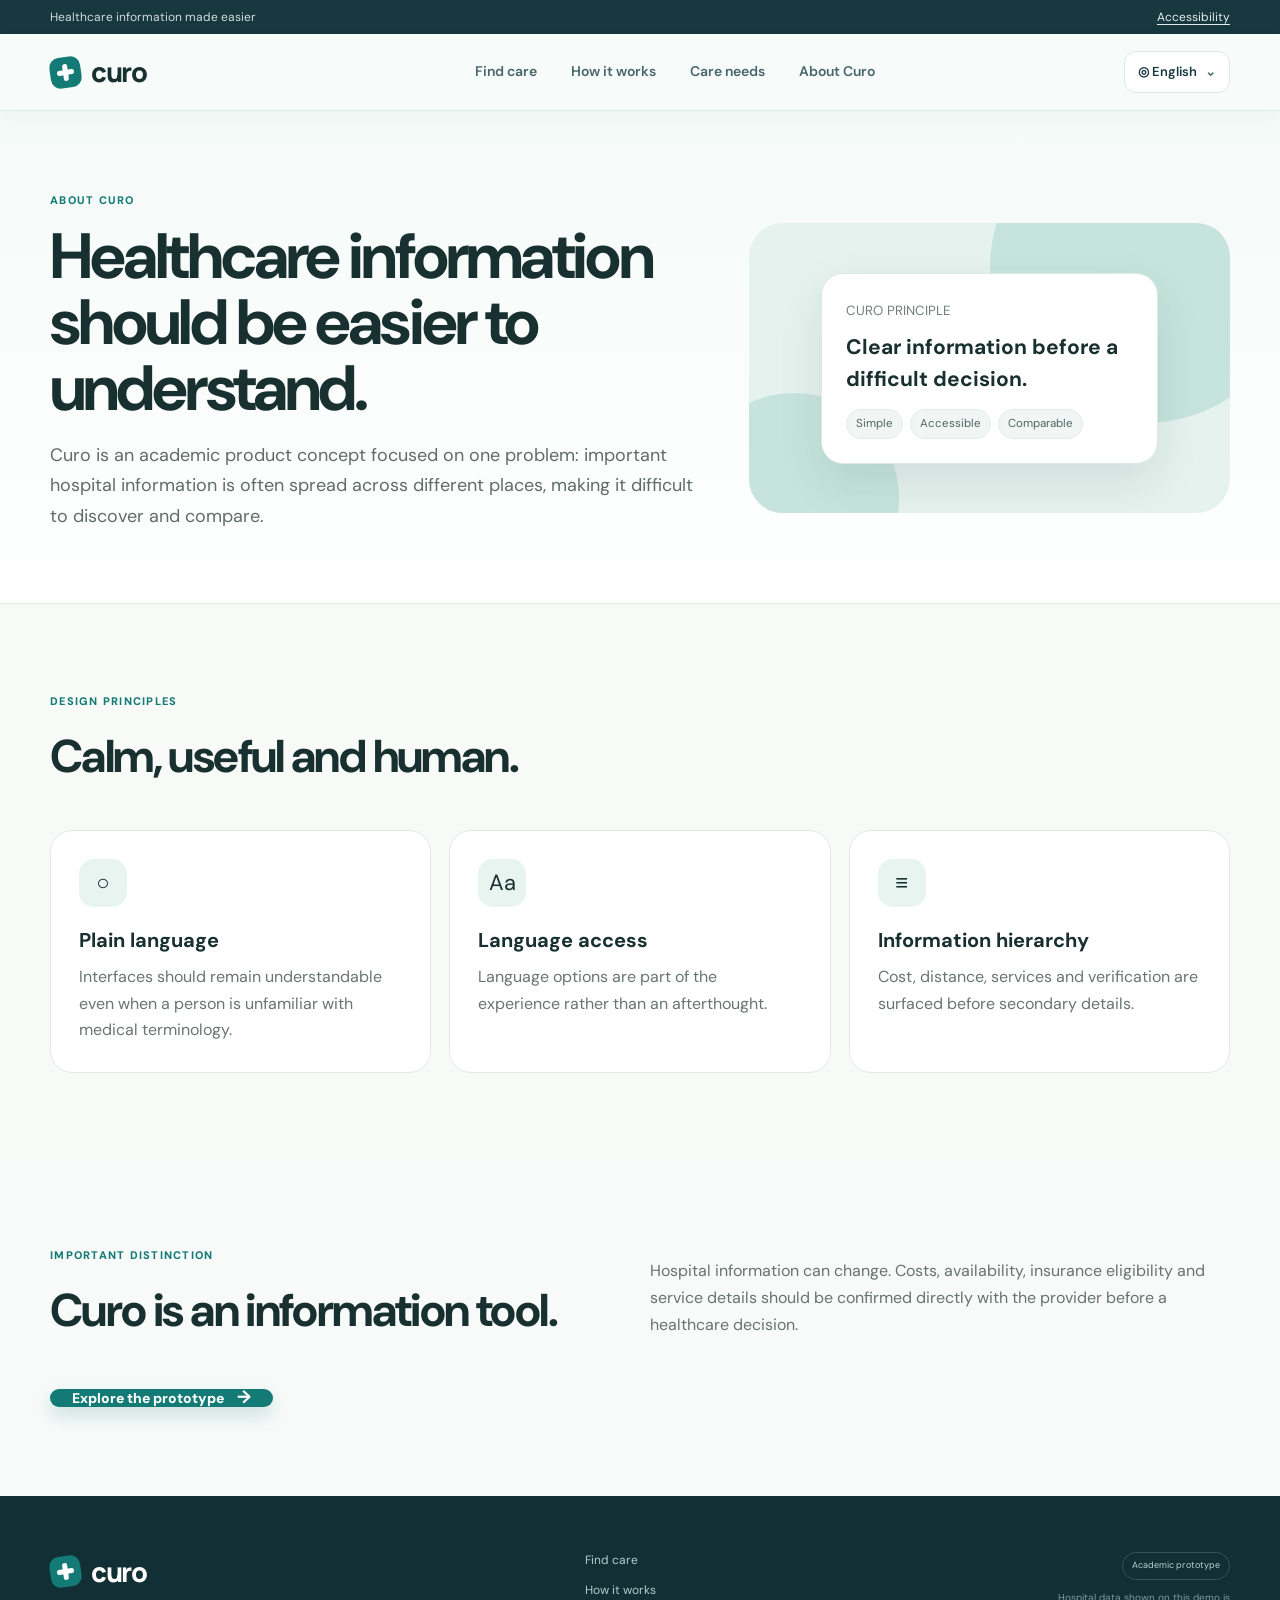
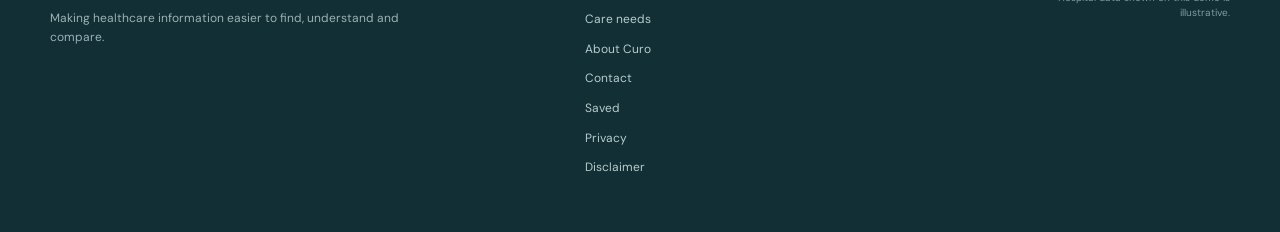
==== about.html @ fdc1c51a "curo project" ====
<!DOCTYPE html><html lang="en"><head><meta charset="UTF-8"><meta name="viewport" content="width=device-width, initial-scale=1.0"><meta name="description" content="Learn about the purpose and design principles behind Curo."><title>Curo — About</title><link rel="stylesheet" href="style.css"></head><body class="app-page">
<div class="top-strip"><div class="container top-strip-inner"><span>Healthcare information made easier</span><button class="accessibility-link" id="accessibilityBtn" type="button">Accessibility</button></div></div>
<header class="site-header scrolled"><div class="container nav-wrap"><a class="brand" href="index.html"><span class="brand-mark"><span></span><span></span></span><span class="brand-name">curo</span></a><nav class="desktop-nav"><a href="hospitals.html">Find care</a><a href="how-it-works.html">How it works</a><a href="services.html">Care needs</a><a href="about.html">About Curo</a></nav><div class="nav-actions"><button class="language-btn" id="languageBtn" type="button"><span>◎</span> English <span class="chevron">⌄</span></button><button class="menu-btn" id="menuBtn" type="button"><span></span><span></span></button></div></div><div class="mobile-menu" id="mobileMenu"><a href="hospitals.html">Find care</a><a href="how-it-works.html">How it works</a><a href="services.html">Care needs</a><a href="about.html">About Curo</a></div><div class="language-menu" id="languageMenu"><button data-lang="English">English</button><button data-lang="हिंदी">हिंदी</button><button data-lang="ਪੰਜਾਬੀ">ਪੰਜਾਬੀ</button><button data-lang="বাংলা">বাংলা</button><button data-lang="தமிழ்">தமிழ்</button></div></header>
<main class="plain-page"><section class="page-hero"><div class="container page-hero-grid"><div><span class="eyebrow">About Curo</span><h1>Healthcare information should be easier to understand.</h1><p>Curo is an academic product concept focused on one problem: important hospital information is often spread across different places, making it difficult to discover and compare.</p></div><div class="page-hero-art"><div class="hero-art-card"><small>CURO PRINCIPLE</small><strong>Clear information before a difficult decision.</strong><div class="tag-row"><span>Simple</span><span>Accessible</span><span>Comparable</span></div></div></div></div></section><section class="soft-section"><div class="container"><div class="section-head"><div><span class="eyebrow">Design principles</span><h2>Calm, useful and human.</h2></div></div><div class="feature-grid"><div class="feature-card"><div class="feature-icon">○</div><h3>Plain language</h3><p>Interfaces should remain understandable even when a person is unfamiliar with medical terminology.</p></div><div class="feature-card"><div class="feature-icon">Aa</div><h3>Language access</h3><p>Language options are part of the experience rather than an afterthought.</p></div><div class="feature-card"><div class="feature-icon">≡</div><h3>Information hierarchy</h3><p>Cost, distance, services and verification are surfaced before secondary details.</p></div></div></div></section><section class="soft-section alt"><div class="container"><div class="section-head"><div><span class="eyebrow">Important distinction</span><h2>Curo is an information tool.</h2></div><p>Hospital information can change. Costs, availability, insurance eligibility and service details should be confirmed directly with the provider before a healthcare decision.</p></div><a class="primary-btn" href="hospitals.html">Explore the prototype <span>→</span></a></div></section></main>
<footer class="site-footer"><div class="container footer-grid"><div><a class="brand footer-brand" href="index.html"><span class="brand-mark"><span></span><span></span></span><span class="brand-name">curo</span></a><p>Making healthcare information easier to find, understand and compare.</p></div><div class="footer-links"><a href="hospitals.html">Find care</a><a href="how-it-works.html">How it works</a><a href="services.html">Care needs</a><a href="about.html">About Curo</a><a href="contact.html">Contact</a><a href="saved.html">Saved</a><a href="privacy.html">Privacy</a><a href="disclaimer.html">Disclaimer</a></div><div class="footer-note"><span>Academic prototype</span><small>Hospital data shown on this demo is illustrative.</small></div></div></footer><script src="language.js"></script><script src="site.js"></script><script src="page-language.js"></script></body></html>
---- style.css ----
@import url('https://fonts.googleapis.com/css2?family=DM+Sans:wght@400;500;600;700&family=Manrope:wght@500;600;700;800&display=swap');

:root {
  --ink: #16383e;
  --ink-soft: #527078;
  --teal: #137a75;
  --teal-dark: #0e615d;
  --mint: #eaf6f3;
  --mint-strong: #d5eee9;
  --cream: #f7fbf9;
  --white: #ffffff;
  --line: #dce9e6;
  --yellow: #f8d85b;
  --coral: #f28b72;
  --shadow: 0 18px 50px rgba(26, 69, 70, .10);
  --shadow-soft: 0 10px 30px rgba(26, 69, 70, .07);
  --radius: 22px;
  --container: 1180px;
}

* { box-sizing: border-box; }
html { scroll-behavior: smooth; }
body {
  margin: 0;
  color: var(--ink);
  background: var(--cream);
  font-family: "DM Sans", Arial, sans-serif;
  line-height: 1.55;
  overflow-x: hidden;
}
button, input { font: inherit; }
button, a { -webkit-tap-highlight-color: transparent; }
button { cursor: pointer; }
a { color: inherit; text-decoration: none; }
.container { width: min(calc(100% - 40px), var(--container)); margin: 0 auto; }

.top-strip {
  background: var(--ink);
  color: rgba(255,255,255,.82);
  font-size: 12px;
}
.top-strip-inner {
  min-height: 34px;
  display: flex;
  align-items: center;
  justify-content: space-between;
}
.accessibility-link {
  background: none;
  border: 0;
  color: #fff;
  text-decoration: underline;
  text-underline-offset: 3px;
  padding: 6px 0;
  opacity: .9;
}

.site-header {
  position: sticky;
  top: 0;
  z-index: 50;
  background: rgba(247,251,249,.92);
  backdrop-filter: blur(18px);
  border-bottom: 1px solid transparent;
  transition: .25s ease;
}
.site-header.scrolled { border-color: var(--line); box-shadow: 0 5px 20px rgba(18, 57, 61, .04); }
.nav-wrap { height: 76px; display: flex; align-items: center; justify-content: space-between; position: relative; }
.brand { display: inline-flex; align-items: center; gap: 10px; }
.brand-name {
  font-family: "Manrope", sans-serif;
  font-size: 27px;
  font-weight: 800;
  letter-spacing: -1.5px;
}
.brand-mark {
  width: 31px;
  height: 31px;
  border-radius: 10px;
  background: var(--teal);
  position: relative;
  display: inline-block;
  transform: rotate(-8deg);
}
.brand-mark span:first-child, .brand-mark span:last-child {
  position: absolute;
  background: #fff;
  border-radius: 2px;
  left: 7px; right: 7px;
  top: 13px; height: 5px;
}
.brand-mark span:last-child { top: 7px; bottom: 7px; left: 13px; width: 5px; height: auto; right: auto; }

.desktop-nav { display: flex; gap: 34px; margin-left: 80px; }
.desktop-nav a { font-size: 14px; color: #47666c; font-weight: 600; transition: color .2s; }
.desktop-nav a:hover { color: var(--teal); }

.nav-actions { display: flex; align-items: center; gap: 10px; }
.language-btn {
  border: 1px solid var(--line);
  background: var(--white);
  color: var(--ink);
  padding: 10px 13px;
  border-radius: 12px;
  font-size: 13px;
  font-weight: 600;
}
.language-btn .chevron { margin-left: 5px; color: var(--ink-soft); }
.menu-btn { display: none; border: 0; background: transparent; width: 44px; height: 44px; }
.menu-btn span { display: block; width: 21px; height: 2px; background: var(--ink); margin: 5px auto; border-radius: 3px; }
.mobile-menu, .language-menu { display: none; }

.hero {
  position: relative;
  min-height: 690px;
  padding: 78px 0 100px;
  overflow: hidden;
  background:
    radial-gradient(circle at 84% 24%, rgba(211, 239, 234, .9) 0 12%, transparent 34%),
    linear-gradient(180deg, #f7fbf9 0%, #eef8f5 100%);
}
.hero-orb { position: absolute; border-radius: 50%; pointer-events: none; }
.hero-orb-one { width: 420px; height: 420px; right: -160px; top: 70px; background: rgba(247,216,91,.22); }
.hero-orb-two { width: 260px; height: 260px; left: -150px; bottom: -130px; background: rgba(242,139,114,.12); }
.hero-grid { display: grid; grid-template-columns: 1.02fr .98fr; gap: 55px; align-items: center; position: relative; z-index: 1; }
.eyebrow {
  display: inline-flex;
  align-items: center;
  gap: 8px;
  text-transform: uppercase;
  letter-spacing: 1.25px;
  font-size: 11px;
  font-weight: 800;
  color: var(--teal);
}
.pulse-dot { width: 7px; height: 7px; border-radius: 50%; background: #57b8a7; box-shadow: 0 0 0 5px rgba(87,184,167,.13); }
.hero h1 {
  font-family: "Manrope", sans-serif;
  font-size: clamp(44px, 5.4vw, 68px);
  line-height: 1.02;
  letter-spacing: -3.2px;
  margin: 20px 0 20px;
  max-width: 680px;
}
.hero h1 em, h2 em { color: var(--teal); font-style: normal; }
.hero-text { max-width: 590px; font-size: 17px; color: var(--ink-soft); margin: 0 0 30px; }

.search-card {
  background: rgba(255,255,255,.94);
  border: 1px solid rgba(212,229,225,.9);
  box-shadow: var(--shadow);
  border-radius: 19px;
  padding: 11px;
  max-width: 740px;
}
.search-row { display: grid; grid-template-columns: 1.25fr 1fr auto; gap: 7px; }
.search-field {
  display: flex; gap: 10px; align-items: center;
  min-height: 68px; padding: 8px 13px;
  border: 1px solid #e5efed; border-radius: 13px;
  background: #fbfdfc;
}
.field-icon { width: 25px; font-size: 24px; color: var(--teal); text-align: center; }
.search-field span:last-child { display: block; min-width: 0; flex: 1; }
.search-field small { display: block; color: #71878b; font-size: 11px; margin-bottom: 2px; font-weight: 600; }
.search-field input { width: 100%; border: 0; outline: 0; background: transparent; color: var(--ink); font-size: 14px; }
.search-field input::placeholder { color: #819396; }
.primary-btn {
  border: 0; background: var(--teal); color: #fff; border-radius: 13px;
  padding: 0 22px; min-height: 68px; font-weight: 800; font-size: 14px;
  transition: transform .2s, background .2s, box-shadow .2s;
  box-shadow: 0 8px 18px rgba(19,122,117,.20);
}
.primary-btn:hover { transform: translateY(-2px); background: var(--teal-dark); box-shadow: 0 12px 24px rgba(19,122,117,.25); }
.primary-btn span, .secondary-btn span { margin-left: 10px; font-size: 18px; }
.suggestion-row { display: flex; align-items: center; gap: 7px; flex-wrap: wrap; padding: 10px 5px 2px; color: #809194; font-size: 11px; }
.suggestion { border: 0; background: var(--mint); color: var(--teal-dark); border-radius: 30px; padding: 7px 10px; font-size: 11px; font-weight: 700; }
.suggestion:hover { background: var(--mint-strong); }
.search-message { min-height: 0; padding: 0 6px; color: var(--teal-dark); font-size: 12px; font-weight: 600; transition: .2s; }
.search-message:not(:empty) { padding-top: 9px; }

.trust-line { display: flex; gap: 24px; margin-top: 18px; color: #688084; font-size: 11px; flex-wrap: wrap; }
.trust-line b { color: var(--teal); margin-right: 4px; }

.hero-visual { min-height: 500px; position: relative; display: flex; align-items: center; justify-content: center; }
.hero-shape { width: 470px; height: 470px; border-radius: 45% 55% 60% 40%; background: #d9eee9; transform: rotate(12deg); position: absolute; z-index: 0; right: 20px; }
.shape-circle { position: absolute; width: 120px; height: 120px; background: var(--yellow); border-radius: 50%; left: 55px; bottom: 40px; }
.shape-cross { position: absolute; width: 34px; height: 34px; border-radius: 9px; background: var(--coral); }
.shape-cross::after, .shape-cross::before { content: ""; position: absolute; background: #fff; border-radius: 2px; }
.shape-cross::after { width: 18px; height: 5px; top: 15px; left: 8px; }
.shape-cross::before { width: 5px; height: 18px; top: 8px; left: 15px; }
.cross-one { right: 35px; top: 50px; transform: rotate(8deg); }
.cross-two { left: 35px; top: 110px; transform: rotate(-10deg); background: var(--teal); }

.hero-card {
  width: min(390px, 80%);
  background: #fff;
  border: 1px solid rgba(207,226,222,.9);
  border-radius: 23px;
  box-shadow: 0 30px 65px rgba(28,72,70,.16);
  position: relative;
  z-index: 2;
  overflow: hidden;
  transform: rotate(-3deg);
}
.hero-card-main { padding: 24px; }
.hero-card-top { display: flex; justify-content: space-between; align-items: center; }
.mini-label { font-size: 11px; font-weight: 800; color: #718589; text-transform: uppercase; letter-spacing: 1px; }
.verified-pill { font-size: 10px; color: var(--teal); background: var(--mint); padding: 6px 9px; border-radius: 30px; font-weight: 800; }
.hospital-preview { display: flex; align-items: center; gap: 12px; padding: 25px 0 21px; border-bottom: 1px solid var(--line); }
.hospital-icon { width: 46px; height: 46px; display: grid; place-items: center; border-radius: 14px; background: #e7f3f1; color: var(--teal); font-size: 22px; }
.hospital-preview strong { display: block; font-family: "Manrope"; font-size: 15px; }
.hospital-preview span:not(.arrow-circle) { display: block; font-size: 11px; color: var(--ink-soft); margin-top: 2px; }
.arrow-circle { margin-left: auto; width: 30px; height: 30px; border-radius: 50%; display: grid; place-items: center; background: var(--ink); color: #fff; font-size: 13px; }
.availability { display: grid; grid-template-columns: 1fr 1fr; gap: 10px; padding: 18px 0; }
.availability div { font-size: 10px; color: #647c80; }
.available-dot { display: inline-block; width: 6px; height: 6px; background: #5db59e; border-radius: 50%; margin-right: 5px; }
.cost-preview { border-radius: 14px; background: #f5f9f8; padding: 14px; }
.cost-preview span { display: block; font-size: 10px; color: #71878b; }
.cost-preview strong { display: block; margin-top: 3px; font-size: 17px; font-family: "Manrope"; }

.floating-note {
  position: absolute; z-index: 3; display: flex; gap: 9px; align-items: center;
  background: #fff; padding: 12px 14px; border-radius: 15px; box-shadow: var(--shadow-soft);
  border: 1px solid rgba(212,229,225,.9); animation: float 5s ease-in-out infinite;
}
.floating-note strong { display: block; font-size: 11px; }
.floating-note small { display: block; font-size: 9px; color: #789094; margin-top: 1px; }
.note-icon { width: 31px; height: 31px; border-radius: 10px; display: grid; place-items: center; color: var(--teal); background: var(--mint); font-size: 16px; }
.note-ai { background: #fff2dc; color: #b8752f; }
.note-top { right: 4px; top: 72px; }
.note-bottom { left: 4px; bottom: 85px; animation-delay: -2s; }
@keyframes float { 0%,100% { transform: translateY(0); } 50% { transform: translateY(-9px); } }

.section { padding: 105px 0; }
.section-heading { max-width: 670px; margin-bottom: 42px; }
.section-heading.centered { text-align: center; margin-left: auto; margin-right: auto; }
.section-heading h2, .assistant-copy h2, .compare-copy h2, .language-panel h2, .cta-inner h2 {
  font-family: "Manrope", sans-serif; letter-spacing: -1.8px; line-height: 1.1; font-size: clamp(31px, 4vw, 46px); margin: 12px 0 14px;
}
.section-heading p, .assistant-copy p, .compare-copy p, .language-panel p { color: var(--ink-soft); font-size: 15px; margin: 0; }

.quick-section { background: #fff; }
.category-grid { display: grid; grid-template-columns: repeat(3, 1fr); gap: 14px; }
.category-card {
  position: relative; text-align: left; border: 1px solid var(--line); background: #fff;
  min-height: 175px; border-radius: 18px; padding: 23px; color: var(--ink);
  transition: transform .25s, box-shadow .25s, border-color .25s;
}
.category-card:hover { transform: translateY(-5px); box-shadow: var(--shadow-soft); border-color: #c8dfdb; }
.category-icon { display: grid; place-items: center; width: 45px; height: 45px; border-radius: 14px; font-size: 22px; margin-bottom: 21px; }
.category-icon.heart { background: #fff0ed; color: #d96d56; }
.category-icon.diabetes { background: #fff7d7; color: #ae8416; }
.category-icon.bone { background: #eaf5f7; color: #398694; }
.category-icon.cancer { background: #f0ecf8; color: #79609d; }
.category-icon.women { background: #f9edf5; color: #ad5d8a; }
.category-icon.general { background: var(--mint); color: var(--teal); }
.category-card strong { display: block; font-family: "Manrope"; font-size: 16px; }
.category-card small { color: #7a8d91; font-size: 11px; }
.category-arrow { position: absolute; right: 21px; bottom: 20px; color: #8ca0a3; }

.assistant-section { background: var(--cream); }
.assistant-panel {
  background: #e7f4f1; border-radius: 30px; padding: 70px; display: grid;
  grid-template-columns: .9fr 1.1fr; gap: 70px; align-items: center; overflow: hidden;
  position: relative;
}
.assistant-panel::after {
  content: ""; position: absolute; width: 360px; height: 360px; border-radius: 50%;
  background: rgba(255,255,255,.5); right: -160px; bottom: -180px;
}
.assistant-copy { position: relative; z-index: 1; }
.secondary-btn {
  border: 1px solid var(--teal); color: var(--teal-dark); background: transparent;
  border-radius: 12px; padding: 13px 18px; font-weight: 800; font-size: 13px; margin-top: 23px;
}
.secondary-btn:hover { background: #fff; }
.microcopy { font-size: 10px !important; margin-top: 12px !important; color: #6e868a !important; }

.chat-preview {
  background: #fff; border-radius: 21px; box-shadow: var(--shadow); overflow: hidden;
  border: 1px solid #dcece9; position: relative; z-index: 2;
}
.chat-header { padding: 15px 17px; display: flex; align-items: center; gap: 10px; border-bottom: 1px solid var(--line); }
.chat-avatar { width: 34px; height: 34px; border-radius: 11px; background: var(--teal); color: #fff; display: grid; place-items: center; }
.chat-header strong { display: block; font-size: 12px; }
.chat-header small { display: block; color: #819296; font-size: 9px; }
.online-dot { margin-left: auto; width: 7px; height: 7px; background: #62b59f; border-radius: 50%; box-shadow: 0 0 0 4px #e8f5f1; }
.chat-body { padding: 21px; background: #fbfdfc; }
.chat-bubble { max-width: 76%; border-radius: 14px; padding: 11px 13px; font-size: 11px; margin-bottom: 10px; }
.assistant-bubble { background: #e8f4f1; color: #375e63; border-bottom-left-radius: 4px; }
.user-bubble { background: var(--ink); color: #fff; margin-left: auto; border-bottom-right-radius: 4px; }
.chat-actions { display: flex; gap: 7px; padding-top: 3px; }
.chat-actions button, .assistant-quick button { border: 1px solid #d6e8e4; background: #fff; color: var(--teal-dark); border-radius: 20px; padding: 8px 10px; font-size: 10px; font-weight: 700; }

.how-section { background: #fff; }
.steps { display: grid; grid-template-columns: repeat(3, 1fr); gap: 25px; }
.step { border-top: 1px solid var(--line); padding-top: 20px; position: relative; }
.step-number { font-size: 11px; color: #92a3a6; font-weight: 800; letter-spacing: 1px; }
.step-icon { width: 46px; height: 46px; border-radius: 13px; background: var(--mint); color: var(--teal); display: grid; place-items: center; font-size: 19px; margin: 24px 0 17px; }
.step h3 { font-family: "Manrope"; font-size: 17px; margin: 0 0 8px; }
.step p { color: var(--ink-soft); font-size: 13px; max-width: 280px; margin: 0; }

.compare-section { background: #f3f8f6; }
.compare-grid { display: grid; grid-template-columns: .85fr 1.15fr; gap: 80px; align-items: center; }
.text-link { display: inline-flex; gap: 8px; color: var(--teal-dark); font-size: 13px; font-weight: 800; margin-top: 22px; }
.text-link:hover span { transform: translateX(4px); }
.text-link span { transition: transform .2s; }
.comparison-card { background: #fff; border: 1px solid var(--line); border-radius: 20px; box-shadow: var(--shadow-soft); overflow: hidden; }
.comparison-title { padding: 19px 20px; display: flex; justify-content: space-between; align-items: center; }
.comparison-title span:first-child { display: block; color: #7a8d91; font-size: 10px; }
.comparison-title strong { display: block; margin-top: 3px; font-family: "Manrope"; font-size: 15px; }
.compare-count { background: var(--mint); color: var(--teal-dark); border-radius: 20px; padding: 6px 9px; font-size: 9px; font-weight: 800; }
.comparison-row { display: grid; grid-template-columns: 1.3fr .8fr 1fr .7fr; align-items: center; gap: 10px; padding: 14px 20px; border-top: 1px solid #edf3f2; font-size: 10px; color: #657b7f; }
.comparison-head { background: #f8fbfa; color: #8a9b9e; font-size: 9px; font-weight: 700; text-transform: uppercase; letter-spacing: .5px; }
.comparison-row strong { color: var(--ink); font-size: 11px; }
.mini-hospital { display: inline-grid; place-items: center; width: 24px; height: 24px; border-radius: 7px; background: #e7f4f1; color: var(--teal); margin-right: 6px; }
.mini-hospital.second { background: #fff0e7; color: #c6754d; }
.yes { color: var(--teal); font-weight: 800; }
.comparison-footer { display: flex; justify-content: space-between; align-items: center; gap: 10px; padding: 14px 20px; background: #fbfdfc; color: #8a9b9e; font-size: 9px; }
.small-btn { border: 0; background: transparent; color: var(--teal-dark); font-size: 10px; font-weight: 800; }

.language-section { background: #fff; padding-top: 75px; padding-bottom: 75px; }
.language-panel { display: flex; align-items: center; justify-content: space-between; gap: 50px; padding: 45px 50px; border: 1px solid var(--line); border-radius: 24px; }
.language-panel h2 { font-size: 30px; max-width: 560px; }
.language-pills { display: flex; gap: 7px; flex-wrap: wrap; max-width: 360px; justify-content: flex-end; }
.language-pills button { border: 1px solid var(--line); background: #fff; border-radius: 30px; padding: 9px 13px; color: #587176; font-size: 11px; font-weight: 700; }
.language-pills button:hover, .language-pills button.active { border-color: var(--teal); background: var(--mint); color: var(--teal-dark); }

.cta-section { background: var(--ink); color: #fff; padding: 75px 0; }
.cta-inner { display: flex; align-items: center; justify-content: space-between; gap: 30px; }
.cta-inner .eyebrow { color: #9ed8ce; }
.cta-inner h2 { max-width: 610px; margin-bottom: 0; }
.light-btn { background: var(--yellow); color: var(--ink); box-shadow: none; min-height: 54px; padding: 0 20px; }
.light-btn:hover { background: #ffe77b; color: var(--ink); }

.site-footer { background: #112f34; color: #dceae8; padding: 55px 0; }
.footer-grid { display: grid; grid-template-columns: 1.3fr .8fr .8fr; gap: 60px; }
.footer-brand { color: #fff; }
.footer-grid p { color: #9cb2b4; max-width: 350px; font-size: 12px; margin: 14px 0 0; }
.footer-links { display: grid; gap: 11px; align-content: start; font-size: 12px; color: #b9cccd; }
.footer-links a:hover { color: #fff; }
.footer-note { justify-self: end; text-align: right; }
.footer-note span { display: inline-block; border: 1px solid #355257; border-radius: 20px; padding: 6px 9px; color: #bcd1d0; font-size: 9px; }
.footer-note small { display: block; color: #829b9e; font-size: 10px; margin-top: 10px; max-width: 180px; }

.toast {
  position: fixed; z-index: 100; left: 50%; bottom: 25px; transform: translate(-50%, 30px);
  background: var(--ink); color: #fff; padding: 11px 15px; border-radius: 12px; font-size: 12px;
  opacity: 0; pointer-events: none; transition: .25s ease; box-shadow: var(--shadow);
}
.toast.show { opacity: 1; transform: translate(-50%, 0); }

.assistant-modal { position: fixed; inset: 0; z-index: 200; display: none; }
.assistant-modal.open { display: block; }
.modal-backdrop { position: absolute; inset: 0; background: rgba(9,35,38,.45); backdrop-filter: blur(5px); }
.assistant-window {
  position: absolute; right: 28px; bottom: 28px; width: min(430px, calc(100% - 30px));
  height: min(650px, calc(100% - 56px)); background: #fff; border-radius: 24px; box-shadow: 0 30px 80px rgba(0,0,0,.25);
  display: grid; grid-template-rows: auto 1fr auto auto; overflow: hidden;
}
.assistant-window-head { display: flex; justify-content: space-between; padding: 22px 23px; border-bottom: 1px solid var(--line); }
.assistant-window-head h2 { font-family: "Manrope"; margin: 4px 0 0; font-size: 21px; }
.close-btn { border: 0; background: #f2f7f6; width: 34px; height: 34px; border-radius: 50%; font-size: 21px; color: #5d777b; }
.assistant-window-body { background: #fbfdfc; padding: 20px; overflow-y: auto; }
.assistant-window-body .chat-bubble { font-size: 12px; }
.assistant-quick { padding: 10px 15px; display: flex; gap: 6px; overflow-x: auto; border-top: 1px solid #edf3f2; }
.assistant-quick button { white-space: nowrap; }
.assistant-input { padding: 12px 14px; display: flex; gap: 8px; border-top: 1px solid var(--line); }
.assistant-input input { flex: 1; border: 1px solid var(--line); outline: 0; border-radius: 12px; padding: 12px; font-size: 12px; }
.assistant-input input:focus { border-color: var(--teal); }
.assistant-input button { border: 0; background: var(--teal); color: #fff; border-radius: 12px; width: 48px; font-size: 18px; }

.reveal { opacity: 0; transform: translateY(22px); transition: opacity .7s ease, transform .7s ease; }
.reveal.is-visible { opacity: 1; transform: translateY(0); }
.reveal-delay { transition-delay: .12s; }

body.large-text { font-size: 110%; }
body.large-text .hero-text, body.large-text .section-heading p, body.large-text .assistant-copy p, body.large-text .compare-copy p { font-size: 17px; }
body.high-contrast { --ink: #071b1e; --ink-soft: #263f43; --cream: #fff; --line: #a9c0bc; }
body.high-contrast .hero, body.high-contrast .compare-section { background: #fff; }
body.high-contrast .search-card, body.high-contrast .category-card { border-color: #6e8985; }

@media (max-width: 980px) {
  .desktop-nav { margin-left: 20px; gap: 18px; }
  .hero-grid { grid-template-columns: 1fr; }
  .hero { padding-top: 60px; }
  .hero-copy { max-width: 760px; margin: auto; }
  .hero-visual { min-height: 450px; }
  .assistant-panel { padding: 50px; grid-template-columns: 1fr; gap: 40px; }
  .compare-grid { grid-template-columns: 1fr; gap: 45px; }
  .language-panel { align-items: flex-start; flex-direction: column; }
  .language-pills { justify-content: flex-start; max-width: none; }
  .footer-grid { grid-template-columns: 1fr 1fr; }
  .footer-note { justify-self: start; text-align: left; }
}

@media (max-width: 700px) {
  .container { width: min(calc(100% - 28px), var(--container)); }
  .top-strip-inner { font-size: 10px; }
  .nav-wrap { height: 68px; }
  .desktop-nav, .language-btn { display: none; }
  .menu-btn { display: block; }
  .mobile-menu {
    position: absolute; top: 68px; left: 0; right: 0; background: #fff; border-bottom: 1px solid var(--line);
    padding: 12px 20px 18px; box-shadow: 0 15px 25px rgba(20,60,60,.08);
  }
  .mobile-menu.open { display: grid; gap: 4px; }
  .mobile-menu a, .mobile-menu button { padding: 12px 4px; border: 0; border-bottom: 1px solid #edf3f2; background: transparent; text-align: left; color: var(--ink); font-weight: 600; }
  .language-menu { position: absolute; right: 14px; top: 62px; background: #fff; border: 1px solid var(--line); box-shadow: var(--shadow-soft); border-radius: 13px; padding: 6px; z-index: 80; }
  .language-menu.open { display: grid; }
  .language-menu button { border: 0; background: #fff; padding: 9px 13px; border-radius: 8px; text-align: left; font-size: 12px; }
  .language-menu button:hover { background: var(--mint); }
  .hero { min-height: auto; padding: 48px 0 70px; }
  .hero h1 { font-size: 43px; letter-spacing: -2.4px; }
  .hero-text { font-size: 15px; }
  .search-row { grid-template-columns: 1fr; }
  .primary-btn.search-btn { min-height: 55px; }
  .search-field { min-height: 62px; }
  .trust-line { gap: 11px; }
  .hero-visual { min-height: 390px; }
  .hero-shape { width: 330px; height: 330px; right: 4px; }
  .hero-card { width: 310px; }
  .note-top { right: -2px; top: 20px; }
  .note-bottom { left: 0; bottom: 35px; }
  .floating-note { transform: scale(.88); transform-origin: center; }
  .section { padding: 75px 0; }
  .category-grid, .steps { grid-template-columns: 1fr; }
  .category-card { min-height: 145px; }
  .assistant-panel { padding: 35px 22px; border-radius: 22px; }
  .comparison-card { overflow-x: auto; }
  .comparison-row { min-width: 610px; }
  .comparison-title, .comparison-footer { min-width: 610px; }
  .language-panel { padding: 32px 23px; }
  .cta-inner { flex-direction: column; align-items: flex-start; }
  .footer-grid { grid-template-columns: 1fr; gap: 28px; }
  .footer-note { justify-self: start; }
  .assistant-window { right: 12px; bottom: 12px; width: calc(100% - 24px); height: calc(100% - 24px); }
}
/* ===== Curo search / detail / comparison pages ===== */
.app-page{background:#f8faf8;color:#18302f}.app-page .site-header{position:sticky;top:0;z-index:40}.results-hero,.detail-hero{background:#eef7f4;border-bottom:1px solid #dceae6;padding:42px 0 34px}.breadcrumb{display:flex;gap:9px;align-items:center;font-size:.84rem;color:#708582;margin-bottom:25px}.breadcrumb a{color:#52736e;text-decoration:none}.results-head{display:flex;justify-content:space-between;align-items:end;gap:30px}.results-head h1,.detail-head h1,.compare-hero h1{font-size:clamp(2rem,4vw,3.35rem);letter-spacing:-.045em;margin:.35rem 0 .7rem}.results-head h1 em,.detail-head h1 em{font-style:normal;color:#287c6e}.results-head p,.compare-hero p{max-width:700px;color:#647875;margin:0}.results-search{margin-top:28px;background:#fff;border:1px solid #d8e6e2;border-radius:20px;padding:10px;display:grid;grid-template-columns:1.2fr 1fr auto;gap:8px;box-shadow:0 12px 30px rgba(24,48,47,.06)}.results-search .search-field{min-height:64px}.search-field{display:flex;gap:12px;align-items:center;background:#f7faf9;border:1px solid #e1ebe8;border-radius:14px;padding:9px 15px}.search-field .field-icon{font-size:1.4rem;color:#39897d}.search-field small{display:block;color:#718480;font-size:.7rem;margin-bottom:3px}.search-field input{border:0;outline:0;background:transparent;width:100%;font:inherit;color:#18302f}.results-search .primary-btn{margin:0;min-width:120px}.results-section{padding-top:35px}.results-layout{display:grid;grid-template-columns:240px minmax(0,1fr);gap:28px}.filter-panel{background:#fff;border:1px solid #dce9e6;border-radius:18px;padding:20px;height:max-content;position:sticky;top:90px}.filter-head{display:flex;justify-content:space-between;margin-bottom:22px;font-size:1.05rem}.filter-head button{display:none;border:0;background:none;font-size:1.5rem}.filter-group{padding:18px 0;border-top:1px solid #edf2f0;display:grid;gap:11px}.filter-label{font-size:.78rem;text-transform:uppercase;letter-spacing:.08em;color:#6c817e;font-weight:700}.filter-group label{font-size:.9rem;color:#405652}.filter-group input{accent-color:#348a7c;margin-right:7px}.text-btn{border:0;background:none;color:#287c6e;font-weight:700;cursor:pointer;padding:8px 0}.results-toolbar{display:flex;justify-content:space-between;align-items:center;margin-bottom:13px;color:#70817e}.results-toolbar select{border:1px solid #dce8e5;border-radius:10px;background:#fff;padding:10px 13px;color:#304d49}.hospital-list{display:grid;gap:14px}.hospital-card{background:#fff;border:1px solid #dce9e6;border-radius:18px;padding:21px;display:grid;grid-template-columns:minmax(0,1fr) 235px;gap:20px;box-shadow:0 5px 18px rgba(24,48,47,.035);transition:.2s ease}.hospital-card:hover{transform:translateY(-2px);box-shadow:0 12px 30px rgba(24,48,47,.07)}.hospital-card-main{display:flex;gap:15px}.hospital-symbol,.detail-icon{width:52px;height:52px;flex:none;border-radius:15px;background:#e6f4ef;color:#287c6e;display:grid;place-items:center;font-size:1.4rem}.hospital-title-row,.title-row{display:flex;align-items:center;gap:9px;flex-wrap:wrap}.hospital-title-row h2{font-size:1.12rem;margin:0;letter-spacing:-.02em}.muted,.rating-line{color:#70817e;font-size:.86rem}.rating-line{display:flex;gap:9px;align-items:center;flex-wrap:wrap;margin-top:9px}.rating{color:#b57b1f;font-weight:800}.verified-pill{display:inline-flex;align-items:center;gap:4px;border-radius:999px;background:#e9f6ef;color:#287c6e;padding:5px 9px;font-size:.68rem;font-weight:800;white-space:nowrap}.tag-row{display:flex;gap:7px;flex-wrap:wrap;margin-top:13px}.tag-row span{font-size:.72rem;background:#f1f6f4;border:1px solid #e1ece9;padding:5px 9px;border-radius:999px;color:#4e6763}.hospital-card-side{border-left:1px solid #e8efed;padding-left:20px;display:flex;flex-direction:column;justify-content:space-between;gap:15px}.hospital-card-side small,.glance-row span,.cost-large small{display:block;color:#71827f;font-size:.72rem}.hospital-card-side strong{display:block;margin-top:5px;font-size:1rem}.card-actions{display:grid;gap:8px}.secondary-btn,.compare-btn{border:1px solid #cfe0dc;border-radius:11px;background:#fff;color:#287c6e;padding:11px 13px;font-weight:800;cursor:pointer;text-decoration:none;text-align:center}.secondary-btn{display:inline-flex;justify-content:center;align-items:center;gap:8px}.small-btn{font-size:.8rem;padding:9px}.compare-btn.active{background:#e7f5ef;border-color:#a9d7cb}.filter-mobile-btn{display:none;border:1px solid #cfe0dc;background:#fff;border-radius:10px;padding:10px 13px;color:#287c6e;font-weight:800}.detail-head{display:grid;grid-template-columns:auto 1fr auto;gap:18px;align-items:center}.detail-title p{margin:7px 0 0;color:#617773}.detail-section{padding-top:30px}.detail-layout{display:grid;grid-template-columns:minmax(0,1fr) 290px;gap:30px}.detail-tabs{position:sticky;top:74px;z-index:10;display:flex;gap:5px;background:#f8faf8;padding:8px 0;margin-bottom:15px;border-bottom:1px solid #e0ebe8}.detail-tabs a{padding:10px 13px;border-radius:9px;text-decoration:none;color:#657a76;font-size:.9rem}.detail-tabs a.active,.detail-tabs a:hover{background:#e8f4f0;color:#287c6e}.detail-block{background:#fff;border:1px solid #dce9e6;border-radius:20px;padding:28px;margin-bottom:16px}.detail-block h2{font-size:1.7rem;letter-spacing:-.035em;margin:7px 0 9px}.detail-block>p{color:#647773;line-height:1.75}.info-grid{display:grid;grid-template-columns:repeat(3,1fr);gap:12px;margin-top:22px}.info-grid>div,.service-item{background:#f5f9f7;border-radius:13px;padding:15px}.info-grid small,.service-item small{display:block;color:#778985;font-size:.72rem;margin-bottom:6px}.info-grid strong{font-size:.84rem;line-height:1.5}.service-grid{display:grid;grid-template-columns:repeat(2,1fr);gap:10px}.service-item{display:grid;grid-template-columns:auto 1fr;column-gap:10px}.service-item span{grid-row:span 2;color:#287c6e;font-weight:900}.cost-large{background:#edf7f3;border-radius:17px;padding:23px;margin-top:18px}.cost-large strong{display:block;font-size:2rem;letter-spacing:-.03em;margin:7px 0}.cost-large p{color:#627773;margin:0;font-size:.86rem;line-height:1.6}.sticky-card{position:sticky;top:100px;background:#fff;border:1px solid #dce9e6;border-radius:20px;padding:22px;box-shadow:0 10px 30px rgba(24,48,47,.05)}.glance-row{padding:15px 0;border-bottom:1px solid #e9efed}.glance-row strong{display:block;margin-top:5px}.full-btn{width:100%;margin-top:13px;display:flex;justify-content:center}.side-note{display:block;color:#7a8986;line-height:1.5;margin-top:17px;font-size:.68rem}.location-box{display:grid;grid-template-columns:1fr 1fr;gap:14px;margin-top:18px}.map-placeholder{min-height:180px;border-radius:15px;background:linear-gradient(135deg,#e6f3ef,#f5f0e4);display:flex;flex-direction:column;align-items:center;justify-content:center;color:#287c6e}.map-placeholder span{font-size:2rem}.map-placeholder small{color:#6e817c}.contact-info{padding:12px 3px}.contact-info p{font-size:.87rem;line-height:1.55;color:#657875}.compare-hero{padding-bottom:42px}.compare-section{padding-top:28px}.compare-actions{display:flex;justify-content:space-between;align-items:center;margin-bottom:14px;color:#657773}.compare-table-wrap{overflow:auto}.compare-grid{min-width:850px;display:grid;grid-template-columns:150px repeat(3,minmax(220px,1fr));background:#fff;border:1px solid #dce9e6;border-radius:20px;overflow:hidden}.compare-grid>div{border-right:1px solid #e7efed;border-bottom:1px solid #e7efed;padding:17px}.compare-labels{display:grid;grid-template-rows:145px repeat(9,auto)}.compare-labels div{background:#f3f8f6;font-size:.75rem;font-weight:800;color:#70817e}.compare-col{display:grid;grid-template-rows:145px repeat(9,auto);color:#425b57;font-size:.84rem;line-height:1.5}.compare-hospital{position:relative}.compare-hospital strong{display:block;margin:9px 25px 7px 0;color:#18302f}.compare-hospital .verified-pill{font-size:.58rem}.remove-compare{position:absolute;right:0;top:0;border:0;background:#f1f5f3;border-radius:50%;width:25px;height:25px;cursor:pointer}.empty-state{text-align:center;background:#fff;border:1px dashed #cbded9;border-radius:22px;padding:70px 25px}.empty-icon{width:58px;height:58px;border-radius:18px;background:#e7f4f0;color:#287c6e;display:grid;place-items:center;font-size:1.6rem;margin:0 auto 15px}.empty-state h2{margin:0 0 8px}.empty-state p{color:#71817e;max-width:450px;margin:0 auto 22px}.large-text{font-size:112%}.high-contrast{filter:contrast(1.12)}
@media(max-width:900px){.results-layout,.detail-layout{grid-template-columns:1fr}.filter-panel{display:none;position:fixed;z-index:60;inset:0 auto 0 0;width:min(330px,88vw);border-radius:0;overflow:auto;top:0}.filter-panel.open{display:block}.filter-head button{display:block}.filter-mobile-btn{display:block}.results-search{grid-template-columns:1fr}.hospital-card{grid-template-columns:1fr}.hospital-card-side{border-left:0;border-top:1px solid #e8efed;padding-left:0;padding-top:17px}.info-grid{grid-template-columns:1fr}.detail-side{order:-1}.sticky-card{position:relative;top:0}.detail-head{grid-template-columns:auto 1fr}.detail-head>.compare-btn{grid-column:2}.location-box{grid-template-columns:1fr}.compare-grid{min-width:780px}}
@media(max-width:600px){.results-hero,.detail-hero{padding-top:28px}.results-head{align-items:start}.results-head h1{font-size:2rem}.results-search{padding:7px}.hospital-card{padding:16px}.hospital-card-main{gap:11px}.hospital-symbol{width:44px;height:44px}.service-grid{grid-template-columns:1fr}.detail-block{padding:21px}.detail-tabs{overflow:auto;white-space:nowrap}.detail-tabs a{font-size:.78rem}.compare-hero h1{font-size:2.1rem}}

/* Curo v2 shared pages */
.page-hero{padding:76px 0 54px;background:linear-gradient(180deg,#f4faf8 0%,#fff 100%);border-bottom:1px solid var(--line,#e5ebe9)}
.page-hero-grid{display:grid;grid-template-columns:1.15fr .85fr;gap:48px;align-items:center}.page-hero h1{font-size:clamp(42px,5vw,68px);line-height:1.03;letter-spacing:-.045em;margin:12px 0 18px}.page-hero p{font-size:18px;line-height:1.7;color:#5f6c69;max-width:650px}.page-hero-art{min-height:290px;border-radius:34px;background:#e5f2ee;position:relative;overflow:hidden;display:grid;place-items:center}.page-hero-art:before,.page-hero-art:after{content:"";position:absolute;border-radius:50%;background:#c6e4dc}.page-hero-art:before{width:310px;height:310px;right:-70px;top:-110px}.page-hero-art:after{width:210px;height:210px;left:-60px;bottom:-90px}.hero-art-card{position:relative;z-index:2;background:#fff;border:1px solid #dce8e4;border-radius:22px;padding:24px;box-shadow:0 18px 45px rgba(30,62,55,.10);width:70%;}.hero-art-card strong{display:block;font-size:21px;margin:8px 0}.hero-art-card small{color:#71807c}.section-head{display:flex;justify-content:space-between;gap:24px;align-items:end;margin-bottom:30px}.section-head h2{font-size:clamp(30px,4vw,46px);letter-spacing:-.035em;margin:8px 0}.section-head p{max-width:580px;color:#66736f;line-height:1.7}.soft-section{padding:84px 0}.soft-section.alt{background:#f7faf9}.feature-grid{display:grid;grid-template-columns:repeat(3,1fr);gap:18px}.feature-card{padding:28px;background:#fff;border:1px solid #e2eae7;border-radius:22px;transition:.25s}.feature-card:hover{transform:translateY(-4px);box-shadow:0 16px 34px rgba(30,62,55,.08)}.feature-icon{width:48px;height:48px;border-radius:15px;background:#e8f4f0;display:grid;place-items:center;font-size:22px;margin-bottom:18px}.feature-card h3{margin:0 0 8px;font-size:20px}.feature-card p{margin:0;color:#697571;line-height:1.65}.steps{display:grid;grid-template-columns:repeat(4,1fr);gap:16px}.step{background:#fff;border:1px solid #e0e8e5;border-radius:22px;padding:25px}.step-num{width:36px;height:36px;border-radius:50%;display:grid;place-items:center;background:#123d37;color:#fff;font-weight:700;margin-bottom:18px}.step h3{margin:0 0 8px}.step p{margin:0;color:#6b7773;line-height:1.6}.condition-grid{display:grid;grid-template-columns:repeat(4,1fr);gap:14px}.condition-card{padding:20px;border:1px solid #dfe8e4;background:#fff;border-radius:20px;text-decoration:none;color:#18332f;min-height:120px;display:flex;flex-direction:column;justify-content:space-between;transition:.2s}.condition-card:hover{border-color:#8dbeb2;transform:translateY(-3px)}.condition-card span{font-size:26px}.condition-card small{color:#6d7975}.info-band{padding:26px 0;background:#123d37;color:#fff}.info-band .container{display:flex;justify-content:space-between;gap:20px;align-items:center}.info-band p{margin:0;color:#d9ebe6}.site-footer a{text-decoration:none}.plain-page{min-height:62vh}.faq-grid{display:grid;grid-template-columns:1fr 1fr;gap:14px}.faq-item{background:#fff;border:1px solid #e0e8e5;border-radius:18px;padding:0 20px}.faq-item summary{cursor:pointer;padding:20px 0;font-weight:700;list-style:none}.faq-item p{color:#687571;line-height:1.65;padding:0 0 18px;margin:0}.contact-grid{display:grid;grid-template-columns:.8fr 1.2fr;gap:24px}.contact-card,.form-card{background:#fff;border:1px solid #e0e8e5;border-radius:24px;padding:30px}.contact-list{display:grid;gap:16px;margin-top:24px}.contact-list div{padding:16px;background:#f5f9f7;border-radius:16px}.form-grid{display:grid;grid-template-columns:1fr 1fr;gap:15px}.form-field{display:grid;gap:7px}.form-field.full{grid-column:1/-1}.form-field label{font-size:13px;font-weight:700}.form-field input,.form-field textarea,.form-field select{width:100%;border:1px solid #d8e3df;border-radius:12px;padding:13px 14px;font:inherit;background:#fff}.form-field textarea{min-height:120px;resize:vertical}.modal-lite{position:fixed;inset:0;background:rgba(12,31,28,.46);display:none;align-items:center;justify-content:center;padding:20px;z-index:100}.modal-lite.open{display:flex}.modal-lite-card{background:#fff;border-radius:24px;width:min(620px,100%);padding:30px;max-height:90vh;overflow:auto}.modal-head{display:flex;justify-content:space-between;align-items:start;gap:20px}.close-lite{border:0;background:#edf3f1;width:38px;height:38px;border-radius:50%;font-size:22px;cursor:pointer}.toast-lite{position:fixed;bottom:24px;left:50%;transform:translateX(-50%) translateY(20px);background:#173d37;color:#fff;padding:12px 18px;border-radius:999px;opacity:0;pointer-events:none;transition:.25s;z-index:200}.toast-lite.show{opacity:1;transform:translateX(-50%) translateY(0)}.large-text{font-size:18px}.large-text .page-hero p,.large-text .feature-card p,.large-text .step p{font-size:1.08em}
@media(max-width:900px){.page-hero-grid,.contact-grid{grid-template-columns:1fr}.feature-grid{grid-template-columns:1fr 1fr}.steps{grid-template-columns:1fr 1fr}.condition-grid{grid-template-columns:1fr 1fr}.faq-grid{grid-template-columns:1fr}.page-hero-art{min-height:230px}.info-band .container{align-items:start;flex-direction:column}}
@media(max-width:620px){.feature-grid,.steps,.condition-grid,.form-grid{grid-template-columns:1fr}.form-field.full{grid-column:auto}.page-hero{padding:54px 0 38px}.soft-section{padding:60px 0}.section-head{display:block}.page-hero h1{font-size:43px}}

/* Backend-connected loading and empty states */
.loading-state{padding:56px 24px;text-align:center;border:1px solid var(--line,#e4e8e8);border-radius:24px;background:#fff}
.loading-state p{color:var(--muted,#6f7b7c);margin:.5rem 0 0}
.loading-dot{width:10px;height:10px;border-radius:50%;margin:0 auto 14px;background:currentColor;animation:curoPulse 1s infinite ease-in-out}
@keyframes curoPulse{0%,100%{opacity:.3;transform:scale(.8)}50%{opacity:1;transform:scale(1)}}
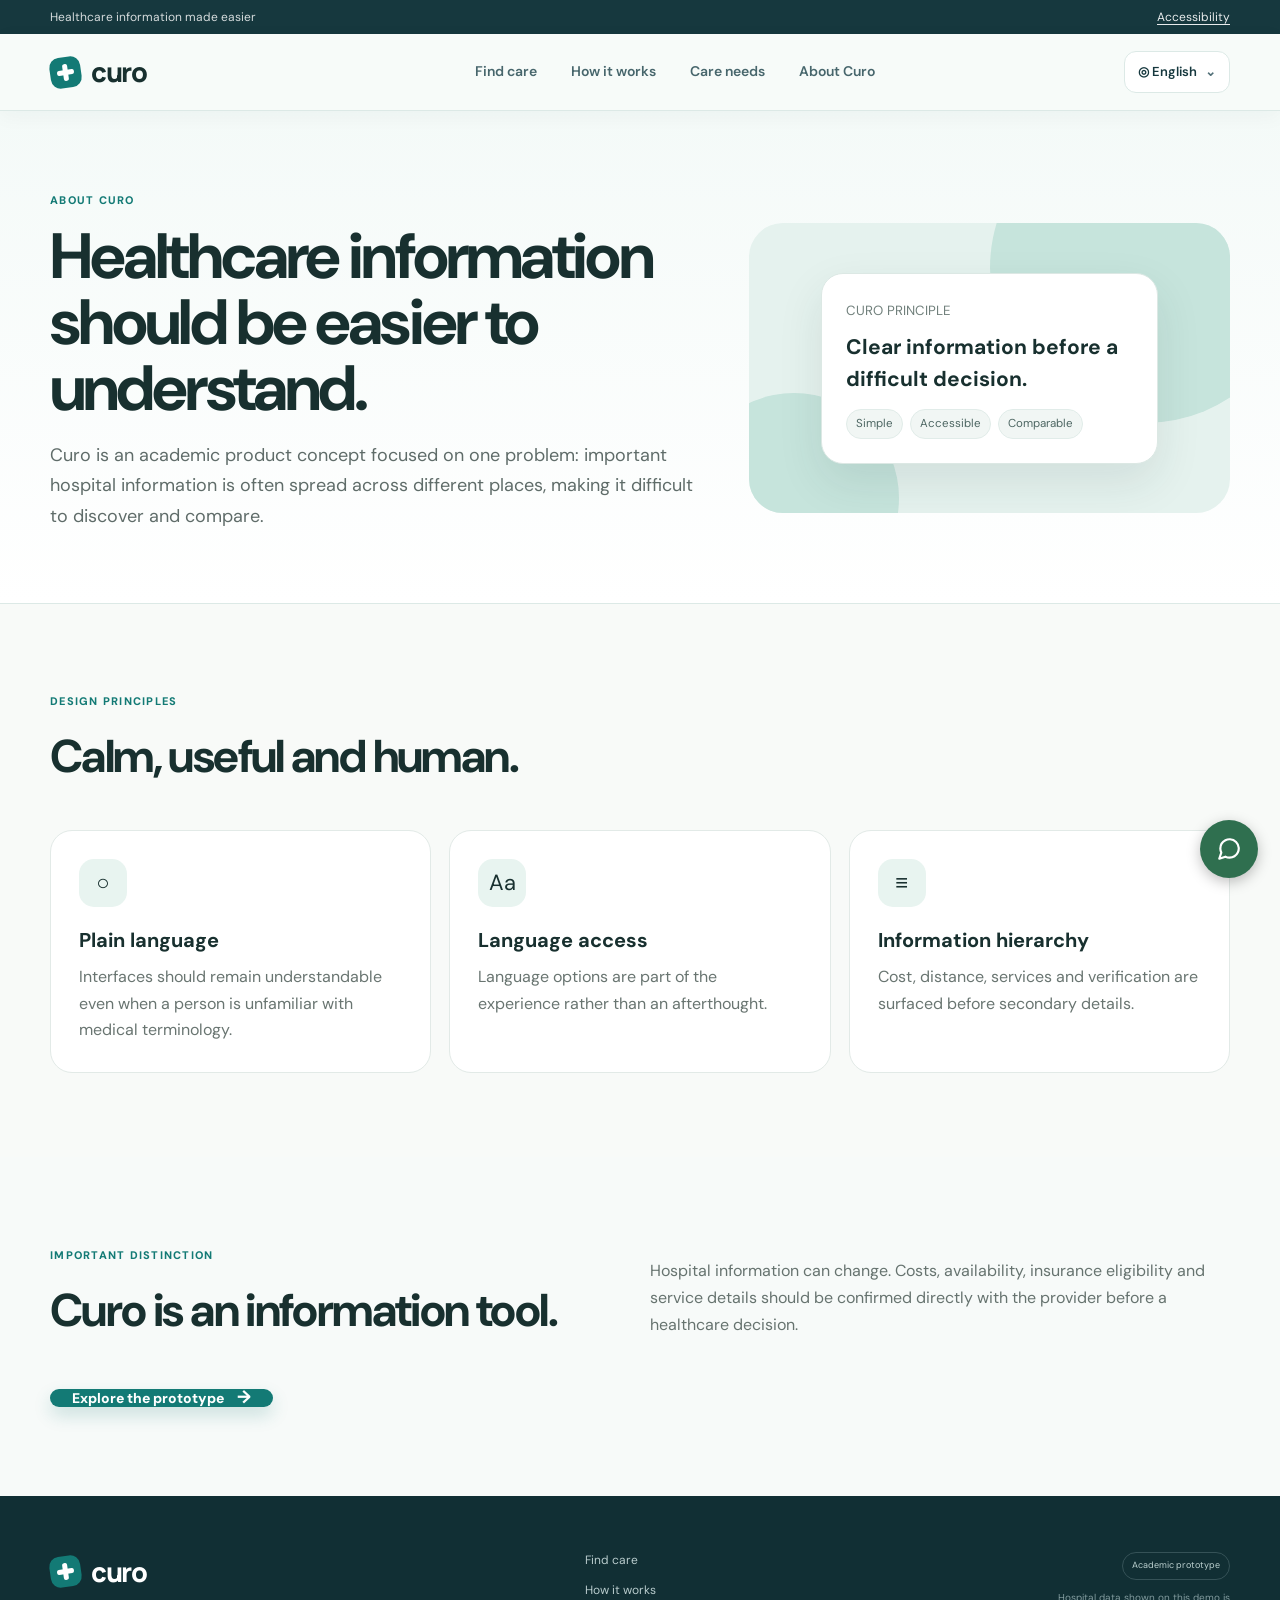
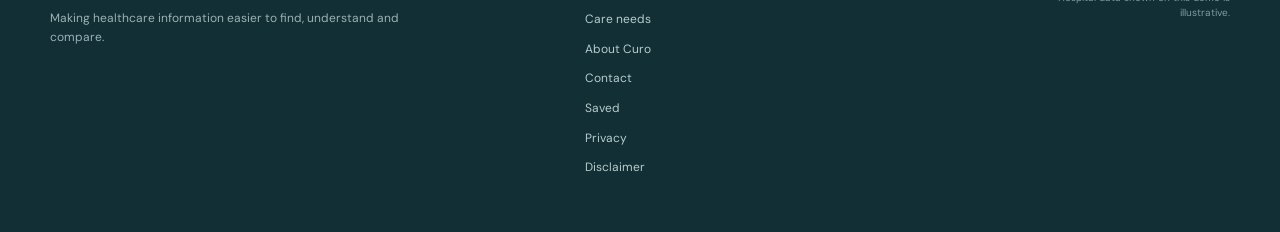
==== commit 5237a8d5: "cahtboat update" ====
--- a/about.html
+++ b/about.html
@@ -2,4 +2,10 @@
 <div class="top-strip"><div class="container top-strip-inner"><span>Healthcare information made easier</span><button class="accessibility-link" id="accessibilityBtn" type="button">Accessibility</button></div></div>
 <header class="site-header scrolled"><div class="container nav-wrap"><a class="brand" href="index.html"><span class="brand-mark"><span></span><span></span></span><span class="brand-name">curo</span></a><nav class="desktop-nav"><a href="hospitals.html">Find care</a><a href="how-it-works.html">How it works</a><a href="services.html">Care needs</a><a href="about.html">About Curo</a></nav><div class="nav-actions"><button class="language-btn" id="languageBtn" type="button"><span>◎</span> English <span class="chevron">⌄</span></button><button class="menu-btn" id="menuBtn" type="button"><span></span><span></span></button></div></div><div class="mobile-menu" id="mobileMenu"><a href="hospitals.html">Find care</a><a href="how-it-works.html">How it works</a><a href="services.html">Care needs</a><a href="about.html">About Curo</a></div><div class="language-menu" id="languageMenu"><button data-lang="English">English</button><button data-lang="हिंदी">हिंदी</button><button data-lang="ਪੰਜਾਬੀ">ਪੰਜਾਬੀ</button><button data-lang="বাংলা">বাংলা</button><button data-lang="தமிழ்">தமிழ்</button></div></header>
 <main class="plain-page"><section class="page-hero"><div class="container page-hero-grid"><div><span class="eyebrow">About Curo</span><h1>Healthcare information should be easier to understand.</h1><p>Curo is an academic product concept focused on one problem: important hospital information is often spread across different places, making it difficult to discover and compare.</p></div><div class="page-hero-art"><div class="hero-art-card"><small>CURO PRINCIPLE</small><strong>Clear information before a difficult decision.</strong><div class="tag-row"><span>Simple</span><span>Accessible</span><span>Comparable</span></div></div></div></div></section><section class="soft-section"><div class="container"><div class="section-head"><div><span class="eyebrow">Design principles</span><h2>Calm, useful and human.</h2></div></div><div class="feature-grid"><div class="feature-card"><div class="feature-icon">○</div><h3>Plain language</h3><p>Interfaces should remain understandable even when a person is unfamiliar with medical terminology.</p></div><div class="feature-card"><div class="feature-icon">Aa</div><h3>Language access</h3><p>Language options are part of the experience rather than an afterthought.</p></div><div class="feature-card"><div class="feature-icon">≡</div><h3>Information hierarchy</h3><p>Cost, distance, services and verification are surfaced before secondary details.</p></div></div></div></section><section class="soft-section alt"><div class="container"><div class="section-head"><div><span class="eyebrow">Important distinction</span><h2>Curo is an information tool.</h2></div><p>Hospital information can change. Costs, availability, insurance eligibility and service details should be confirmed directly with the provider before a healthcare decision.</p></div><a class="primary-btn" href="hospitals.html">Explore the prototype <span>→</span></a></div></section></main>
-<footer class="site-footer"><div class="container footer-grid"><div><a class="brand footer-brand" href="index.html"><span class="brand-mark"><span></span><span></span></span><span class="brand-name">curo</span></a><p>Making healthcare information easier to find, understand and compare.</p></div><div class="footer-links"><a href="hospitals.html">Find care</a><a href="how-it-works.html">How it works</a><a href="services.html">Care needs</a><a href="about.html">About Curo</a><a href="contact.html">Contact</a><a href="saved.html">Saved</a><a href="privacy.html">Privacy</a><a href="disclaimer.html">Disclaimer</a></div><div class="footer-note"><span>Academic prototype</span><small>Hospital data shown on this demo is illustrative.</small></div></div></footer><script src="language.js"></script><script src="site.js"></script><script src="page-language.js"></script></body></html>+<footer class="site-footer"><div class="container footer-grid"><div><a class="brand footer-brand" href="index.html"><span class="brand-mark"><span></span><span></span></span><span class="brand-name">curo</span></a><p>Making healthcare information easier to find, understand and compare.</p></div><div class="footer-links"><a href="hospitals.html">Find care</a><a href="how-it-works.html">How it works</a><a href="services.html">Care needs</a><a href="about.html">About Curo</a><a href="contact.html">Contact</a><a href="saved.html">Saved</a><a href="privacy.html">Privacy</a><a href="disclaimer.html">Disclaimer</a></div><div class="footer-note"><span>Academic prototype</span><small>Hospital data shown on this demo is illustrative.</small></div></div></footer><script src="language.js"></script><script src="site.js"></script><script src="page-language.js"></script>
+
+
+<script src="chatbot-widget.js"></script>
+
+
+</body></html>
--- a/style.css
+++ b/style.css
@@ -294,20 +294,21 @@
 .chat-actions button, .assistant-quick button { border: 1px solid #d6e8e4; background: #fff; color: var(--teal-dark); border-radius: 20px; padding: 8px 10px; font-size: 10px; font-weight: 700; }
 
 .how-section { background: #fff; }
-.steps { display: grid; grid-template-columns: repeat(3, 1fr); gap: 25px; }
+.steps {display: grid; grid-template-columns: repeat(3, 280px);gap: 30px;justify-content: center;margin: 50px auto 0;}
 .step { border-top: 1px solid var(--line); padding-top: 20px; position: relative; }
 .step-number { font-size: 11px; color: #92a3a6; font-weight: 800; letter-spacing: 1px; }
 .step-icon { width: 46px; height: 46px; border-radius: 13px; background: var(--mint); color: var(--teal); display: grid; place-items: center; font-size: 19px; margin: 24px 0 17px; }
 .step h3 { font-family: "Manrope"; font-size: 17px; margin: 0 0 8px; }
 .step p { color: var(--ink-soft); font-size: 13px; max-width: 280px; margin: 0; }
 
+
 .compare-section { background: #f3f8f6; }
-.compare-grid { display: grid; grid-template-columns: .85fr 1.15fr; gap: 80px; align-items: center; }
+.compare-grid {display: grid;grid-template-columns: 0.85fr 1.15fr;gap: 20px;align-items: center;max-width: 1100px;margin: 0 auto;}
 .text-link { display: inline-flex; gap: 8px; color: var(--teal-dark); font-size: 13px; font-weight: 800; margin-top: 22px; }
 .text-link:hover span { transform: translateX(4px); }
 .text-link span { transition: transform .2s; }
-.comparison-card { background: #fff; border: 1px solid var(--line); border-radius: 20px; box-shadow: var(--shadow-soft); overflow: hidden; }
-.comparison-title { padding: 19px 20px; display: flex; justify-content: space-between; align-items: center; }
+.comparison-card { background: #fff; border: 1px solid var(--line); border-radius: 20px; box-shadow: var(--shadow-soft);
+   overflow: hidden; }.comparison-title { padding: 19px 20px; display: flex; justify-content: space-between; align-items: center; }
 .comparison-title span:first-child { display: block; color: #7a8d91; font-size: 10px; }
 .comparison-title strong { display: block; margin-top: 3px; font-family: "Manrope"; font-size: 15px; }
 .compare-count { background: var(--mint); color: var(--teal-dark); border-radius: 20px; padding: 6px 9px; font-size: 9px; font-weight: 800; }
@@ -388,7 +389,7 @@
   .hero-copy { max-width: 760px; margin: auto; }
   .hero-visual { min-height: 450px; }
   .assistant-panel { padding: 50px; grid-template-columns: 1fr; gap: 40px; }
-  .compare-grid { grid-template-columns: 1fr; gap: 45px; }
+  .compare-grid { grid-template-columns: 1fr; gap: 20px; }
   .language-panel { align-items: flex-start; flex-direction: column; }
   .language-pills { justify-content: flex-start; max-width: none; }
   .footer-grid { grid-template-columns: 1fr 1fr; }
@@ -438,15 +439,51 @@
   .assistant-window { right: 12px; bottom: 12px; width: calc(100% - 24px); height: calc(100% - 24px); }
 }
 /* ===== Curo search / detail / comparison pages ===== */
-.app-page{background:#f8faf8;color:#18302f}.app-page .site-header{position:sticky;top:0;z-index:40}.results-hero,.detail-hero{background:#eef7f4;border-bottom:1px solid #dceae6;padding:42px 0 34px}.breadcrumb{display:flex;gap:9px;align-items:center;font-size:.84rem;color:#708582;margin-bottom:25px}.breadcrumb a{color:#52736e;text-decoration:none}.results-head{display:flex;justify-content:space-between;align-items:end;gap:30px}.results-head h1,.detail-head h1,.compare-hero h1{font-size:clamp(2rem,4vw,3.35rem);letter-spacing:-.045em;margin:.35rem 0 .7rem}.results-head h1 em,.detail-head h1 em{font-style:normal;color:#287c6e}.results-head p,.compare-hero p{max-width:700px;color:#647875;margin:0}.results-search{margin-top:28px;background:#fff;border:1px solid #d8e6e2;border-radius:20px;padding:10px;display:grid;grid-template-columns:1.2fr 1fr auto;gap:8px;box-shadow:0 12px 30px rgba(24,48,47,.06)}.results-search .search-field{min-height:64px}.search-field{display:flex;gap:12px;align-items:center;background:#f7faf9;border:1px solid #e1ebe8;border-radius:14px;padding:9px 15px}.search-field .field-icon{font-size:1.4rem;color:#39897d}.search-field small{display:block;color:#718480;font-size:.7rem;margin-bottom:3px}.search-field input{border:0;outline:0;background:transparent;width:100%;font:inherit;color:#18302f}.results-search .primary-btn{margin:0;min-width:120px}.results-section{padding-top:35px}.results-layout{display:grid;grid-template-columns:240px minmax(0,1fr);gap:28px}.filter-panel{background:#fff;border:1px solid #dce9e6;border-radius:18px;padding:20px;height:max-content;position:sticky;top:90px}.filter-head{display:flex;justify-content:space-between;margin-bottom:22px;font-size:1.05rem}.filter-head button{display:none;border:0;background:none;font-size:1.5rem}.filter-group{padding:18px 0;border-top:1px solid #edf2f0;display:grid;gap:11px}.filter-label{font-size:.78rem;text-transform:uppercase;letter-spacing:.08em;color:#6c817e;font-weight:700}.filter-group label{font-size:.9rem;color:#405652}.filter-group input{accent-color:#348a7c;margin-right:7px}.text-btn{border:0;background:none;color:#287c6e;font-weight:700;cursor:pointer;padding:8px 0}.results-toolbar{display:flex;justify-content:space-between;align-items:center;margin-bottom:13px;color:#70817e}.results-toolbar select{border:1px solid #dce8e5;border-radius:10px;background:#fff;padding:10px 13px;color:#304d49}.hospital-list{display:grid;gap:14px}.hospital-card{background:#fff;border:1px solid #dce9e6;border-radius:18px;padding:21px;display:grid;grid-template-columns:minmax(0,1fr) 235px;gap:20px;box-shadow:0 5px 18px rgba(24,48,47,.035);transition:.2s ease}.hospital-card:hover{transform:translateY(-2px);box-shadow:0 12px 30px rgba(24,48,47,.07)}.hospital-card-main{display:flex;gap:15px}.hospital-symbol,.detail-icon{width:52px;height:52px;flex:none;border-radius:15px;background:#e6f4ef;color:#287c6e;display:grid;place-items:center;font-size:1.4rem}.hospital-title-row,.title-row{display:flex;align-items:center;gap:9px;flex-wrap:wrap}.hospital-title-row h2{font-size:1.12rem;margin:0;letter-spacing:-.02em}.muted,.rating-line{color:#70817e;font-size:.86rem}.rating-line{display:flex;gap:9px;align-items:center;flex-wrap:wrap;margin-top:9px}.rating{color:#b57b1f;font-weight:800}.verified-pill{display:inline-flex;align-items:center;gap:4px;border-radius:999px;background:#e9f6ef;color:#287c6e;padding:5px 9px;font-size:.68rem;font-weight:800;white-space:nowrap}.tag-row{display:flex;gap:7px;flex-wrap:wrap;margin-top:13px}.tag-row span{font-size:.72rem;background:#f1f6f4;border:1px solid #e1ece9;padding:5px 9px;border-radius:999px;color:#4e6763}.hospital-card-side{border-left:1px solid #e8efed;padding-left:20px;display:flex;flex-direction:column;justify-content:space-between;gap:15px}.hospital-card-side small,.glance-row span,.cost-large small{display:block;color:#71827f;font-size:.72rem}.hospital-card-side strong{display:block;margin-top:5px;font-size:1rem}.card-actions{display:grid;gap:8px}.secondary-btn,.compare-btn{border:1px solid #cfe0dc;border-radius:11px;background:#fff;color:#287c6e;padding:11px 13px;font-weight:800;cursor:pointer;text-decoration:none;text-align:center}.secondary-btn{display:inline-flex;justify-content:center;align-items:center;gap:8px}.small-btn{font-size:.8rem;padding:9px}.compare-btn.active{background:#e7f5ef;border-color:#a9d7cb}.filter-mobile-btn{display:none;border:1px solid #cfe0dc;background:#fff;border-radius:10px;padding:10px 13px;color:#287c6e;font-weight:800}.detail-head{display:grid;grid-template-columns:auto 1fr auto;gap:18px;align-items:center}.detail-title p{margin:7px 0 0;color:#617773}.detail-section{padding-top:30px}.detail-layout{display:grid;grid-template-columns:minmax(0,1fr) 290px;gap:30px}.detail-tabs{position:sticky;top:74px;z-index:10;display:flex;gap:5px;background:#f8faf8;padding:8px 0;margin-bottom:15px;border-bottom:1px solid #e0ebe8}.detail-tabs a{padding:10px 13px;border-radius:9px;text-decoration:none;color:#657a76;font-size:.9rem}.detail-tabs a.active,.detail-tabs a:hover{background:#e8f4f0;color:#287c6e}.detail-block{background:#fff;border:1px solid #dce9e6;border-radius:20px;padding:28px;margin-bottom:16px}.detail-block h2{font-size:1.7rem;letter-spacing:-.035em;margin:7px 0 9px}.detail-block>p{color:#647773;line-height:1.75}.info-grid{display:grid;grid-template-columns:repeat(3,1fr);gap:12px;margin-top:22px}.info-grid>div,.service-item{background:#f5f9f7;border-radius:13px;padding:15px}.info-grid small,.service-item small{display:block;color:#778985;font-size:.72rem;margin-bottom:6px}.info-grid strong{font-size:.84rem;line-height:1.5}.service-grid{display:grid;grid-template-columns:repeat(2,1fr);gap:10px}.service-item{display:grid;grid-template-columns:auto 1fr;column-gap:10px}.service-item span{grid-row:span 2;color:#287c6e;font-weight:900}.cost-large{background:#edf7f3;border-radius:17px;padding:23px;margin-top:18px}.cost-large strong{display:block;font-size:2rem;letter-spacing:-.03em;margin:7px 0}.cost-large p{color:#627773;margin:0;font-size:.86rem;line-height:1.6}.sticky-card{position:sticky;top:100px;background:#fff;border:1px solid #dce9e6;border-radius:20px;padding:22px;box-shadow:0 10px 30px rgba(24,48,47,.05)}.glance-row{padding:15px 0;border-bottom:1px solid #e9efed}.glance-row strong{display:block;margin-top:5px}.full-btn{width:100%;margin-top:13px;display:flex;justify-content:center}.side-note{display:block;color:#7a8986;line-height:1.5;margin-top:17px;font-size:.68rem}.location-box{display:grid;grid-template-columns:1fr 1fr;gap:14px;margin-top:18px}.map-placeholder{min-height:180px;border-radius:15px;background:linear-gradient(135deg,#e6f3ef,#f5f0e4);display:flex;flex-direction:column;align-items:center;justify-content:center;color:#287c6e}.map-placeholder span{font-size:2rem}.map-placeholder small{color:#6e817c}.contact-info{padding:12px 3px}.contact-info p{font-size:.87rem;line-height:1.55;color:#657875}.compare-hero{padding-bottom:42px}.compare-section{padding-top:28px}.compare-actions{display:flex;justify-content:space-between;align-items:center;margin-bottom:14px;color:#657773}.compare-table-wrap{overflow:auto}.compare-grid{min-width:850px;display:grid;grid-template-columns:150px repeat(3,minmax(220px,1fr));background:#fff;border:1px solid #dce9e6;border-radius:20px;overflow:hidden}.compare-grid>div{border-right:1px solid #e7efed;border-bottom:1px solid #e7efed;padding:17px}.compare-labels{display:grid;grid-template-rows:145px repeat(9,auto)}.compare-labels div{background:#f3f8f6;font-size:.75rem;font-weight:800;color:#70817e}.compare-col{display:grid;grid-template-rows:145px repeat(9,auto);color:#425b57;font-size:.84rem;line-height:1.5}.compare-hospital{position:relative}.compare-hospital strong{display:block;margin:9px 25px 7px 0;color:#18302f}.compare-hospital .verified-pill{font-size:.58rem}.remove-compare{position:absolute;right:0;top:0;border:0;background:#f1f5f3;border-radius:50%;width:25px;height:25px;cursor:pointer}.empty-state{text-align:center;background:#fff;border:1px dashed #cbded9;border-radius:22px;padding:70px 25px}.empty-icon{width:58px;height:58px;border-radius:18px;background:#e7f4f0;color:#287c6e;display:grid;place-items:center;font-size:1.6rem;margin:0 auto 15px}.empty-state h2{margin:0 0 8px}.empty-state p{color:#71817e;max-width:450px;margin:0 auto 22px}.large-text{font-size:112%}.high-contrast{filter:contrast(1.12)}
-@media(max-width:900px){.results-layout,.detail-layout{grid-template-columns:1fr}.filter-panel{display:none;position:fixed;z-index:60;inset:0 auto 0 0;width:min(330px,88vw);border-radius:0;overflow:auto;top:0}.filter-panel.open{display:block}.filter-head button{display:block}.filter-mobile-btn{display:block}.results-search{grid-template-columns:1fr}.hospital-card{grid-template-columns:1fr}.hospital-card-side{border-left:0;border-top:1px solid #e8efed;padding-left:0;padding-top:17px}.info-grid{grid-template-columns:1fr}.detail-side{order:-1}.sticky-card{position:relative;top:0}.detail-head{grid-template-columns:auto 1fr}.detail-head>.compare-btn{grid-column:2}.location-box{grid-template-columns:1fr}.compare-grid{min-width:780px}}
-@media(max-width:600px){.results-hero,.detail-hero{padding-top:28px}.results-head{align-items:start}.results-head h1{font-size:2rem}.results-search{padding:7px}.hospital-card{padding:16px}.hospital-card-main{gap:11px}.hospital-symbol{width:44px;height:44px}.service-grid{grid-template-columns:1fr}.detail-block{padding:21px}.detail-tabs{overflow:auto;white-space:nowrap}.detail-tabs a{font-size:.78rem}.compare-hero h1{font-size:2.1rem}}
+.app-page{background:#f8faf8;color:#18302f}.app-page .site-header{position:sticky;top:0;z-index:40}.results-hero,
+.detail-hero{background:#eef7f4;border-bottom:1px solid #dceae6;padding:42px 0 34px}
+.breadcrumb{display:flex;gap:9px;align-items:center;font-size:.84rem;color:#708582;margin-bottom:25px}.breadcrumb a{color:#52736e;text-decoration:none}
+.results-head{display:flex;justify-content:space-between;align-items:end;gap:30px}.results-head h1,.detail-head h1,
+.compare-hero h1{font-size:clamp(2rem,4vw,3.35rem);letter-spacing:-.045em;margin:.35rem 0 .7rem}.results-head h1 em,
+.detail-head h1 em{font-style:normal;color:#287c6e}.results-head p,.compare-hero p{max-width:700px;color:#647875;margin:0}
+.results-search{margin-top:28px;background:#fff;border:1px solid #d8e6e2;border-radius:20px;padding:10px;display:grid;grid-template-columns:1.2fr 1fr auto;gap:8px;box-shadow:0 12px 30px rgba(24,48,47,.06)}
+.results-search .search-field{min-height:64px}
+.search-field{display:flex;gap:12px;align-items:center;background:#f7faf9;border:1px solid #e1ebe8;border-radius:14px;padding:9px 15px}
+.search-field .field-icon{font-size:1.4rem;color:#39897d}.search-field small{display:block;color:#718480;font-size:.7rem;margin-bottom:3px}
+.search-field input{border:0;outline:0;background:transparent;width:100%;font:inherit;color:#18302f}
+.results-search .primary-btn{margin:0;min-width:120px}.results-section{padding-top:35px}.results-layout{display:grid;grid-template-columns:240px minmax(0,1fr);gap:28px}.filter-panel{background:#fff;border:1px solid #dce9e6;border-radius:18px;padding:20px;height:max-content;position:sticky;top:90px}.filter-head{display:flex;justify-content:space-between;margin-bottom:22px;font-size:1.05rem}.filter-head button{display:none;border:0;background:none;font-size:1.5rem}.filter-group{padding:18px 0;border-top:1px solid #edf2f0;display:grid;gap:11px}.filter-label{font-size:.78rem;text-transform:uppercase;letter-spacing:.08em;color:#6c817e;font-weight:700}.filter-group label{font-size:.9rem;color:#405652}.filter-group input{accent-color:#348a7c;margin-right:7px}.text-btn{border:0;background:none;color:#287c6e;font-weight:700;cursor:pointer;padding:8px 0}.results-toolbar{display:flex;justify-content:space-between;align-items:center;margin-bottom:13px;color:#70817e}.results-toolbar select{border:1px solid #dce8e5;border-radius:10px;background:#fff;padding:10px 13px;color:#304d49}.hospital-list{display:grid;gap:14px}.hospital-card{background:#fff;border:1px solid #dce9e6;border-radius:18px;padding:21px;display:grid;grid-template-columns:minmax(0,1fr) 235px;gap:20px;box-shadow:0 5px 18px rgba(24,48,47,.035);transition:.2s ease}.hospital-card:hover{transform:translateY(-2px);box-shadow:0 12px 30px rgba(24,48,47,.07)}.hospital-card-main{display:flex;gap:15px}.hospital-symbol,.detail-icon{width:52px;height:52px;flex:none;border-radius:15px;background:#e6f4ef;color:#287c6e;display:grid;place-items:center;font-size:1.4rem}.hospital-title-row,.title-row{display:flex;align-items:center;gap:9px;flex-wrap:wrap}.hospital-title-row h2{font-size:1.12rem;margin:0;letter-spacing:-.02em}.muted,.rating-line{color:#70817e;font-size:.86rem}.rating-line{display:flex;gap:9px;align-items:center;flex-wrap:wrap;margin-top:9px}.rating{color:#b57b1f;font-weight:800}.verified-pill{display:inline-flex;align-items:center;gap:4px;border-radius:999px;background:#e9f6ef;color:#287c6e;padding:5px 9px;font-size:.68rem;font-weight:800;white-space:nowrap}.tag-row{display:flex;gap:7px;flex-wrap:wrap;margin-top:13px}.tag-row span{font-size:.72rem;background:#f1f6f4;border:1px solid #e1ece9;padding:5px 9px;border-radius:999px;color:#4e6763}.hospital-card-side{border-left:1px solid #e8efed;padding-left:20px;display:flex;flex-direction:column;justify-content:space-between;gap:15px}.hospital-card-side small,.glance-row span,.cost-large small{display:block;color:#71827f;font-size:.72rem}.hospital-card-side strong{display:block;margin-top:5px;font-size:1rem}.card-actions{display:grid;gap:8px}.secondary-btn,.compare-btn{border:1px solid #cfe0dc;border-radius:11px;background:#fff;color:#287c6e;padding:11px 13px;font-weight:800;cursor:pointer;text-decoration:none;text-align:center}.secondary-btn{display:inline-flex;justify-content:center;align-items:center;gap:8px}.small-btn{font-size:.8rem;padding:9px}.compare-btn.active{background:#e7f5ef;border-color:#a9d7cb}.filter-mobile-btn{display:none;border:1px solid #cfe0dc;background:#fff;border-radius:10px;padding:10px 13px;color:#287c6e;font-weight:800}.detail-head{display:grid;grid-template-columns:auto 1fr auto;gap:18px;align-items:center}.detail-title p{margin:7px 0 0;color:#617773}.detail-section{padding-top:30px}.detail-layout{display:grid;grid-template-columns:minmax(0,1fr) 290px;gap:30px}.detail-tabs{position:sticky;top:74px;z-index:10;display:flex;gap:5px;background:#f8faf8;padding:8px 0;margin-bottom:15px;border-bottom:1px solid #e0ebe8}.detail-tabs a{padding:10px 13px;border-radius:9px;text-decoration:none;color:#657a76;font-size:.9rem}.detail-tabs a.active,.detail-tabs a:hover{background:#e8f4f0;color:#287c6e}.detail-block{background:#fff;border:1px solid #dce9e6;border-radius:20px;padding:28px;margin-bottom:16px}.detail-block h2{font-size:1.7rem;letter-spacing:-.035em;margin:7px 0 9px}.detail-block>p{color:#647773;line-height:1.75}.info-grid{display:grid;grid-template-columns:repeat(3,1fr);gap:12px;margin-top:22px}.info-grid>div,.service-item{background:#f5f9f7;border-radius:13px;padding:15px}.info-grid small,.service-item small{display:block;color:#778985;font-size:.72rem;margin-bottom:6px}.info-grid strong{font-size:.84rem;line-height:1.5}.service-grid{display:grid;grid-template-columns:repeat(2,1fr);gap:10px}.service-item{display:grid;grid-template-columns:auto 1fr;column-gap:10px}.service-item span{grid-row:span 2;color:#287c6e;font-weight:900}.cost-large{background:#edf7f3;border-radius:17px;padding:23px;margin-top:18px}.cost-large strong{display:block;font-size:2rem;letter-spacing:-.03em;margin:7px 0}.cost-large p{color:#627773;margin:0;font-size:.86rem;line-height:1.6}.sticky-card{position:sticky;top:100px;background:#fff;border:1px solid #dce9e6;border-radius:20px;padding:22px;box-shadow:0 10px 30px rgba(24,48,47,.05)}.glance-row{padding:15px 0;border-bottom:1px solid #e9efed}.glance-row strong{display:block;margin-top:5px}.full-btn{width:100%;margin-top:13px;display:flex;justify-content:center}.side-note{display:block;color:#7a8986;line-height:1.5;margin-top:17px;font-size:.68rem}.location-box{display:grid;grid-template-columns:1fr 1fr;gap:14px;margin-top:18px}.map-placeholder{min-height:180px;border-radius:15px;background:linear-gradient(135deg,#e6f3ef,#f5f0e4);display:flex;flex-direction:column;align-items:center;justify-content:center;color:#287c6e}.map-placeholder span{font-size:2rem}.map-placeholder small{color:#6e817c}.contact-info{padding:12px 3px}.contact-info p{font-size:.87rem;line-height:1.55;color:#657875}.compare-hero{padding-bottom:42px}
+.compare-section{padding-top:28px}.compare-actions{display:flex;justify-content:space-between;align-items:center;margin-bottom:14px;color:#657773}
+.compare-table-wrap{overflow:auto}.compare-grid{min-width:850px;display:grid;grid-template-columns:150px repeat(minmax(220px,1fr));
+  background:#fff;border:1px solid #dce9e6;border-radius:20px;overflow:hidden}
+  .compare-grid>div{border-right:1px solid #e7efed;border-bottom:1px solid #e7efed;padding:17px}
+  .compare-labels{display:grid;grid-template-rows:145px repeat(9,auto)}
+  .compare-labels div{background:#f3f8f6;font-size:.75rem;font-weight:800;color:#70817e}
+  .compare-col{display:grid;grid-template-rows:145px repeat(9,auto);color:#425b57;font-size:.84rem;line-height:1.5}
+  .compare-hospital{position:relative}.compare-hospital strong{display:block;margin:9px 25px 7px 0;color:#18302f}
+  .compare-hospital .verified-pill{font-size:.58rem}.remove-compare{position:absolute;right:0;top:0;border:0;background:#f1f5f3;border-radius:50%;width:25px;height:25px;cursor:pointer}.empty-state{text-align:center;background:#fff;border:1px dashed #cbded9;border-radius:22px;padding:70px 25px}.empty-icon{width:58px;height:58px;border-radius:18px;background:#e7f4f0;color:#287c6e;display:grid;place-items:center;font-size:1.6rem;margin:0 auto 15px}.empty-state h2{margin:0 0 8px}.empty-state p{color:#71817e;max-width:450px;margin:0 auto 22px}.large-text{font-size:112%}.high-contrast{filter:contrast(1.12)}
+@media(max-width:900px){.results-layout,.detail-layout{grid-template-columns:1fr}
+.filter-panel{display:none;position:fixed;z-index:60;inset:0 auto 0 0;width:min(330px,88vw);border-radius:0;overflow:auto;top:0}
+.filter-panel.open{display:block}.filter-head button{display:block}.filter-mobile-btn{display:block}.results-search{grid-template-columns:1fr}
+.hospital-card{grid-template-columns:1fr}.hospital-card-side{border-left:0;border-top:1px solid #e8efed;padding-left:0;padding-top:17px}
+.info-grid{grid-template-columns:1fr}.detail-side{order:-1}.sticky-card{position:relative;top:0}.detail-head{grid-template-columns:auto 1fr}
+.detail-head>.compare-btn{grid-column:2}.location-box{grid-template-columns:1fr}.compare-grid{min-width:780px}}
+@media(max-width:600px){.results-hero,.detail-hero{padding-top:28px}.results-head{align-items:start}.results-head h1{font-size:2rem}
+.results-search{padding:7px}.hospital-card{padding:16px}.hospital-card-main{gap:11px}.hospital-symbol{width:44px;height:44px}
+.service-grid{grid-template-columns:1fr}.detail-block{padding:21px}.detail-tabs{overflow:auto;white-space:nowrap}.detail-tabs a{font-size:.78rem}
+.compare-hero h1{font-size:2.1rem}}
 
 /* Curo v2 shared pages */
 .page-hero{padding:76px 0 54px;background:linear-gradient(180deg,#f4faf8 0%,#fff 100%);border-bottom:1px solid var(--line,#e5ebe9)}
-.page-hero-grid{display:grid;grid-template-columns:1.15fr .85fr;gap:48px;align-items:center}.page-hero h1{font-size:clamp(42px,5vw,68px);line-height:1.03;letter-spacing:-.045em;margin:12px 0 18px}.page-hero p{font-size:18px;line-height:1.7;color:#5f6c69;max-width:650px}.page-hero-art{min-height:290px;border-radius:34px;background:#e5f2ee;position:relative;overflow:hidden;display:grid;place-items:center}.page-hero-art:before,.page-hero-art:after{content:"";position:absolute;border-radius:50%;background:#c6e4dc}.page-hero-art:before{width:310px;height:310px;right:-70px;top:-110px}.page-hero-art:after{width:210px;height:210px;left:-60px;bottom:-90px}.hero-art-card{position:relative;z-index:2;background:#fff;border:1px solid #dce8e4;border-radius:22px;padding:24px;box-shadow:0 18px 45px rgba(30,62,55,.10);width:70%;}.hero-art-card strong{display:block;font-size:21px;margin:8px 0}.hero-art-card small{color:#71807c}.section-head{display:flex;justify-content:space-between;gap:24px;align-items:end;margin-bottom:30px}.section-head h2{font-size:clamp(30px,4vw,46px);letter-spacing:-.035em;margin:8px 0}.section-head p{max-width:580px;color:#66736f;line-height:1.7}.soft-section{padding:84px 0}.soft-section.alt{background:#f7faf9}.feature-grid{display:grid;grid-template-columns:repeat(3,1fr);gap:18px}.feature-card{padding:28px;background:#fff;border:1px solid #e2eae7;border-radius:22px;transition:.25s}.feature-card:hover{transform:translateY(-4px);box-shadow:0 16px 34px rgba(30,62,55,.08)}.feature-icon{width:48px;height:48px;border-radius:15px;background:#e8f4f0;display:grid;place-items:center;font-size:22px;margin-bottom:18px}.feature-card h3{margin:0 0 8px;font-size:20px}.feature-card p{margin:0;color:#697571;line-height:1.65}.steps{display:grid;grid-template-columns:repeat(4,1fr);gap:16px}.step{background:#fff;border:1px solid #e0e8e5;border-radius:22px;padding:25px}.step-num{width:36px;height:36px;border-radius:50%;display:grid;place-items:center;background:#123d37;color:#fff;font-weight:700;margin-bottom:18px}.step h3{margin:0 0 8px}.step p{margin:0;color:#6b7773;line-height:1.6}.condition-grid{display:grid;grid-template-columns:repeat(4,1fr);gap:14px}.condition-card{padding:20px;border:1px solid #dfe8e4;background:#fff;border-radius:20px;text-decoration:none;color:#18332f;min-height:120px;display:flex;flex-direction:column;justify-content:space-between;transition:.2s}.condition-card:hover{border-color:#8dbeb2;transform:translateY(-3px)}.condition-card span{font-size:26px}.condition-card small{color:#6d7975}.info-band{padding:26px 0;background:#123d37;color:#fff}.info-band .container{display:flex;justify-content:space-between;gap:20px;align-items:center}.info-band p{margin:0;color:#d9ebe6}.site-footer a{text-decoration:none}.plain-page{min-height:62vh}.faq-grid{display:grid;grid-template-columns:1fr 1fr;gap:14px}.faq-item{background:#fff;border:1px solid #e0e8e5;border-radius:18px;padding:0 20px}.faq-item summary{cursor:pointer;padding:20px 0;font-weight:700;list-style:none}.faq-item p{color:#687571;line-height:1.65;padding:0 0 18px;margin:0}.contact-grid{display:grid;grid-template-columns:.8fr 1.2fr;gap:24px}.contact-card,.form-card{background:#fff;border:1px solid #e0e8e5;border-radius:24px;padding:30px}.contact-list{display:grid;gap:16px;margin-top:24px}.contact-list div{padding:16px;background:#f5f9f7;border-radius:16px}.form-grid{display:grid;grid-template-columns:1fr 1fr;gap:15px}.form-field{display:grid;gap:7px}.form-field.full{grid-column:1/-1}.form-field label{font-size:13px;font-weight:700}.form-field input,.form-field textarea,.form-field select{width:100%;border:1px solid #d8e3df;border-radius:12px;padding:13px 14px;font:inherit;background:#fff}.form-field textarea{min-height:120px;resize:vertical}.modal-lite{position:fixed;inset:0;background:rgba(12,31,28,.46);display:none;align-items:center;justify-content:center;padding:20px;z-index:100}.modal-lite.open{display:flex}.modal-lite-card{background:#fff;border-radius:24px;width:min(620px,100%);padding:30px;max-height:90vh;overflow:auto}.modal-head{display:flex;justify-content:space-between;align-items:start;gap:20px}.close-lite{border:0;background:#edf3f1;width:38px;height:38px;border-radius:50%;font-size:22px;cursor:pointer}.toast-lite{position:fixed;bottom:24px;left:50%;transform:translateX(-50%) translateY(20px);background:#173d37;color:#fff;padding:12px 18px;border-radius:999px;opacity:0;pointer-events:none;transition:.25s;z-index:200}.toast-lite.show{opacity:1;transform:translateX(-50%) translateY(0)}.large-text{font-size:18px}.large-text .page-hero p,.large-text .feature-card p,.large-text .step p{font-size:1.08em}
-@media(max-width:900px){.page-hero-grid,.contact-grid{grid-template-columns:1fr}.feature-grid{grid-template-columns:1fr 1fr}.steps{grid-template-columns:1fr 1fr}.condition-grid{grid-template-columns:1fr 1fr}.faq-grid{grid-template-columns:1fr}.page-hero-art{min-height:230px}.info-band .container{align-items:start;flex-direction:column}}
-@media(max-width:620px){.feature-grid,.steps,.condition-grid,.form-grid{grid-template-columns:1fr}.form-field.full{grid-column:auto}.page-hero{padding:54px 0 38px}.soft-section{padding:60px 0}.section-head{display:block}.page-hero h1{font-size:43px}}
+.page-hero-grid{display:grid;grid-template-columns:1.15fr .85fr;gap:48px;align-items:center}.page-hero h1{font-size:clamp(42px,5vw,68px);line-height:1.03;letter-spacing:-.045em;margin:12px 0 18px}.page-hero p{font-size:18px;line-height:1.7;color:#5f6c69;max-width:650px}
+.page-hero-art{min-height:290px;border-radius:34px;background:#e5f2ee;position:relative;overflow:hidden;display:grid;place-items:center}.page-hero-art:before,.page-hero-art:after{content:"";position:absolute;border-radius:50%;background:#c6e4dc}.page-hero-art:before{width:310px;height:310px;right:-70px;top:-110px}.page-hero-art:after{width:210px;height:210px;left:-60px;bottom:-90px}.hero-art-card{position:relative;z-index:2;background:#fff;border:1px solid #dce8e4;border-radius:22px;padding:24px;box-shadow:0 18px 45px rgba(30,62,55,.10);width:70%;}.hero-art-card strong{display:block;font-size:21px;margin:8px 0}.hero-art-card small{color:#71807c}.section-head{display:flex;justify-content:space-between;gap:24px;align-items:end;margin-bottom:30px}.section-head h2{font-size:clamp(30px,4vw,46px);letter-spacing:-.035em;margin:8px 0}.section-head p{max-width:580px;color:#66736f;line-height:1.7}.soft-section{padding:84px 0}.soft-section.alt{background:#f7faf9}.feature-grid{display:grid;grid-template-columns:repeat(3,1fr);gap:18px}.feature-card{padding:28px;background:#fff;border:1px solid #e2eae7;border-radius:22px;transition:.25s}.feature-card:hover{transform:translateY(-4px);box-shadow:0 16px 34px rgba(30,62,55,.08)}.feature-icon{width:48px;height:48px;border-radius:15px;background:#e8f4f0;display:grid;place-items:center;font-size:22px;margin-bottom:18px}.feature-card h3{margin:0 0 8px;font-size:20px}.feature-card p{margin:0;color:#697571;line-height:1.65}
+.steps{display:grid;grid-template-columns:repeat(3,1fr);gap:16px}.step{background:#fff;border:1px solid #e0e8e5;border-radius:22px;padding:25px}.step-num{width:36px;height:36px;border-radius:50%;display:grid;place-items:center;background:#123d37;color:#fff;font-weight:700;margin-bottom:18px}.step h3{margin:0 0 8px}.step p{margin:0;color:#6b7773;line-height:1.6}.condition-grid{display:grid;grid-template-columns:repeat(4,1fr);gap:14px}.condition-card{padding:20px;border:1px solid #dfe8e4;background:#fff;border-radius:20px;text-decoration:none;color:#18332f;min-height:120px;display:flex;flex-direction:column;justify-content:space-between;transition:.2s}.condition-card:hover{border-color:#8dbeb2;transform:translateY(-3px)}.condition-card span{font-size:26px}.condition-card small{color:#6d7975}.info-band{padding:26px 0;background:#123d37;color:#fff}.info-band .container{display:flex;justify-content:space-between;gap:20px;align-items:center}.info-band p{margin:0;color:#d9ebe6}.site-footer a{text-decoration:none}.plain-page{min-height:62vh}.faq-grid{display:grid;grid-template-columns:1fr 1fr;gap:14px}.faq-item{background:#fff;border:1px solid #e0e8e5;border-radius:18px;padding:0 20px}.faq-item summary{cursor:pointer;padding:20px 0;font-weight:700;list-style:none}.faq-item p{color:#687571;line-height:1.65;padding:0 0 18px;margin:0}.contact-grid{display:grid;grid-template-columns:.8fr 1.2fr;gap:24px}.contact-card,.form-card{background:#fff;border:1px solid #e0e8e5;border-radius:24px;padding:30px}.contact-list{display:grid;gap:16px;margin-top:24px}.contact-list div{padding:16px;background:#f5f9f7;border-radius:16px}.form-grid{display:grid;grid-template-columns:1fr 1fr;gap:15px}.form-field{display:grid;gap:7px}.form-field.full{grid-column:1/-1}.form-field label{font-size:13px;font-weight:700}.form-field input,.form-field textarea,.form-field select{width:100%;border:1px solid #d8e3df;border-radius:12px;padding:13px 14px;font:inherit;background:#fff}.form-field textarea{min-height:120px;resize:vertical}
+.modal-lite{position:fixed;inset:0;background:rgba(12,31,28,.46);display:none;align-items:center;justify-content:center;padding:20px;z-index:100}.modal-lite.open{display:flex}.modal-lite-card{background:#fff;border-radius:24px;width:min(620px,100%);padding:30px;max-height:90vh;overflow:auto}.modal-head{display:flex;justify-content:space-between;align-items:start;gap:20px}.close-lite{border:0;background:#edf3f1;width:38px;height:38px;border-radius:50%;font-size:22px;cursor:pointer}.toast-lite{position:fixed;bottom:24px;left:50%;transform:translateX(-50%) translateY(20px);background:#173d37;color:#fff;padding:12px 18px;border-radius:999px;opacity:0;pointer-events:none;transition:.25s;z-index:200}.toast-lite.show{opacity:1;transform:translateX(-50%) translateY(0)}.large-text{font-size:18px}.large-text .page-hero p,.large-text .feature-card p,.large-text .step p{font-size:1.08em}
+@media(max-width:900px){.page-hero-grid,.contact-grid{grid-template-columns:1fr}
+.feature-grid{grid-template-columns:1fr 1fr}.steps{grid-template-columns:1fr 1fr}
+.condition-grid{grid-template-columns:1fr 1fr}.faq-grid{grid-template-columns:1fr}.page-hero-art{min-height:230px}
+.info-band .container{align-items:start;flex-direction:column}}
+@media(max-width:620px){.feature-grid,.steps,.condition-grid,.form-grid{grid-template-columns:1fr}
+.form-field.full{grid-column:auto}.page-hero{padding:54px 0 38px}.soft-section{padding:60px 0}
+.section-head{display:block}.page-hero h1{font-size:43px}}
 
 /* Backend-connected loading and empty states */
 .loading-state{padding:56px 24px;text-align:center;border:1px solid var(--line,#e4e8e8);border-radius:24px;background:#fff}
